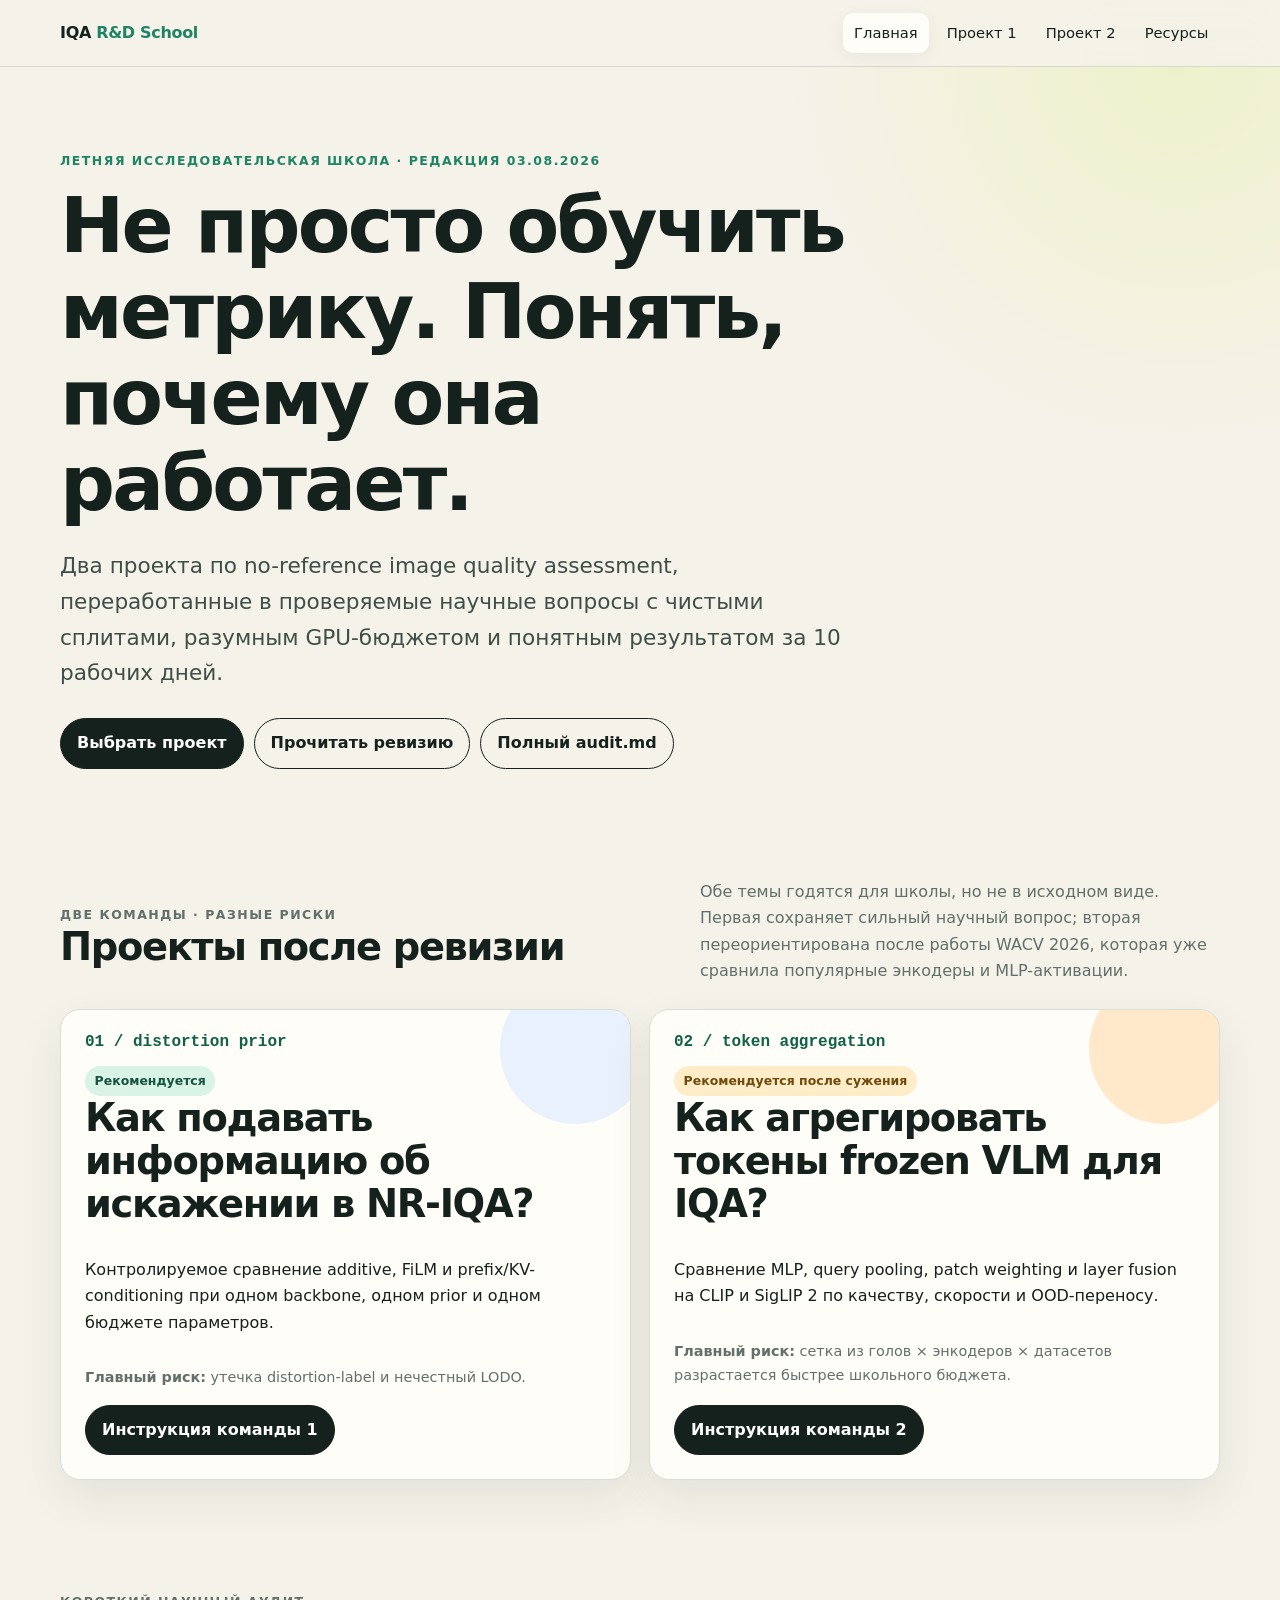
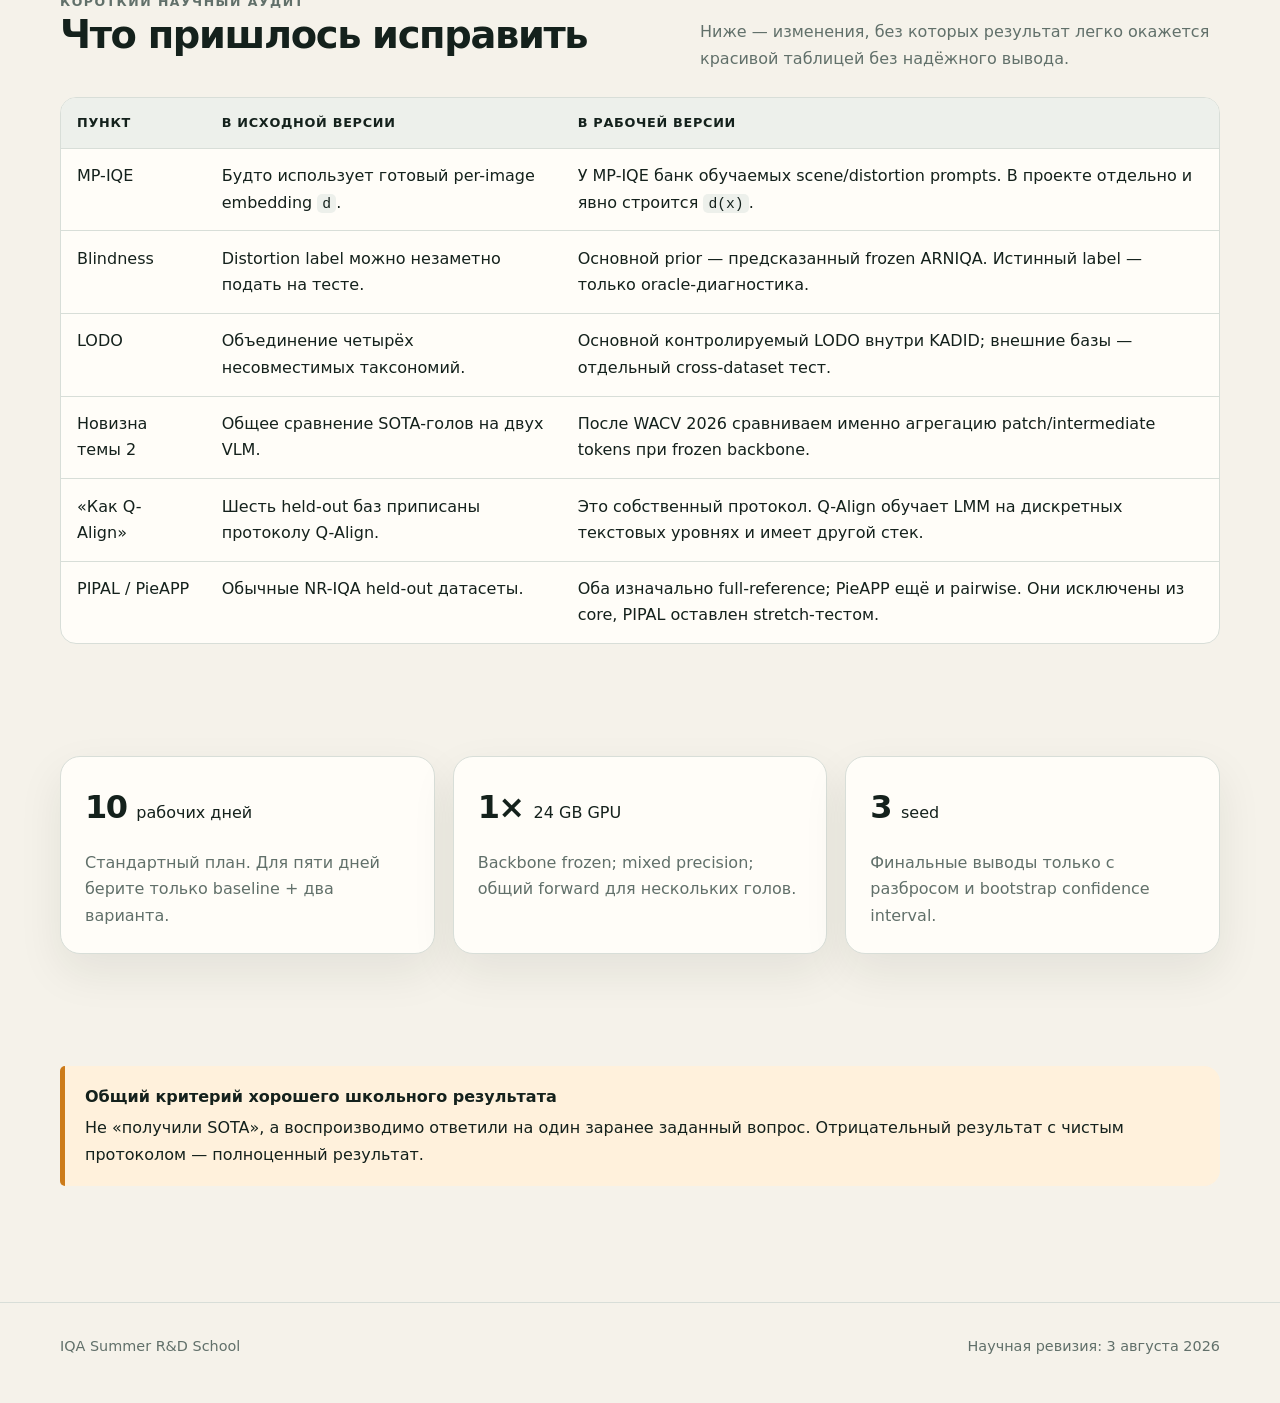
==== index.html @ 5784e0cf "Add student guides and GitHub Pages deployment" ====
<!doctype html>
<html lang="ru">
<head>
  <meta charset="utf-8">
  <meta name="viewport" content="width=device-width, initial-scale=1">
  <meta name="description" content="Две исследовательские темы по no-reference image quality assessment: научная ревизия, инструкции, датасеты и статьи.">
  <title>IQA Summer R&D School</title>
  <link rel="stylesheet" href="assets/styles.css">
</head>
<body data-page="home">
  <header class="site-header">
    <nav class="nav container" aria-label="Основная навигация">
      <a class="brand" href="index.html">IQA <span>R&D School</span></a>
      <div class="nav-links">
        <a aria-current="page" href="index.html">Главная</a>
        <a href="project-1.html">Проект 1</a>
        <a href="project-2.html">Проект 2</a>
        <a href="resources.html">Ресурсы</a>
      </div>
    </nav>
  </header>

  <main>
    <section class="hero container">
      <p class="eyebrow">Летняя исследовательская школа · редакция 03.08.2026</p>
      <h1>Не просто обучить метрику. Понять, почему она работает.</h1>
      <p class="lede">Два проекта по no-reference image quality assessment, переработанные в проверяемые научные вопросы с чистыми сплитами, разумным GPU-бюджетом и понятным результатом за 10 рабочих дней.</p>
      <div class="hero-actions">
        <a class="button" href="#projects">Выбрать проект</a>
        <a class="button secondary" href="#verdict">Прочитать ревизию</a>
        <a class="button secondary" href="research-audit.md">Полный audit.md</a>
      </div>
    </section>

    <section class="section container" id="projects">
      <div class="section-head">
        <div>
          <p class="eyebrow">Две команды · разные риски</p>
          <h2>Проекты после ревизии</h2>
        </div>
        <p>Обе темы годятся для школы, но не в исходном виде. Первая сохраняет сильный научный вопрос; вторая переориентирована после работы WACV 2026, которая уже сравнила популярные энкодеры и MLP-активации.</p>
      </div>
      <div class="grid-2">
        <article class="card project-card">
          <div class="number">01 / distortion prior</div>
          <span class="status good">Рекомендуется</span>
          <h2>Как подавать информацию об искажении в NR-IQA?</h2>
          <p>Контролируемое сравнение additive, FiLM и prefix/KV-conditioning при одном backbone, одном prior и одном бюджете параметров.</p>
          <p class="small"><strong>Главный риск:</strong> утечка distortion-label и нечестный LODO.</p>
          <a class="button" href="project-1.html">Инструкция команды 1</a>
        </article>
        <article class="card project-card alt">
          <div class="number">02 / token aggregation</div>
          <span class="status warn">Рекомендуется после сужения</span>
          <h2>Как агрегировать токены frozen VLM для IQA?</h2>
          <p>Сравнение MLP, query pooling, patch weighting и layer fusion на CLIP и SigLIP 2 по качеству, скорости и OOD-переносу.</p>
          <p class="small"><strong>Главный риск:</strong> сетка из голов × энкодеров × датасетов разрастается быстрее школьного бюджета.</p>
          <a class="button" href="project-2.html">Инструкция команды 2</a>
        </article>
      </div>
    </section>

    <section class="section container" id="verdict">
      <div class="section-head">
        <div>
          <p class="eyebrow">Короткий научный аудит</p>
          <h2>Что пришлось исправить</h2>
        </div>
        <p>Ниже — изменения, без которых результат легко окажется красивой таблицей без надёжного вывода.</p>
      </div>
      <div class="table-wrap">
        <table>
          <thead><tr><th>Пункт</th><th>В исходной версии</th><th>В рабочей версии</th></tr></thead>
          <tbody>
            <tr><td>MP-IQE</td><td>Будто использует готовый per-image embedding <code>d</code>.</td><td>У MP-IQE банк обучаемых scene/distortion prompts. В проекте отдельно и явно строится <code>d(x)</code>.</td></tr>
            <tr><td>Blindness</td><td>Distortion label можно незаметно подать на тесте.</td><td>Основной prior — предсказанный frozen ARNIQA. Истинный label — только oracle-диагностика.</td></tr>
            <tr><td>LODO</td><td>Объединение четырёх несовместимых таксономий.</td><td>Основной контролируемый LODO внутри KADID; внешние базы — отдельный cross-dataset тест.</td></tr>
            <tr><td>Новизна темы 2</td><td>Общее сравнение SOTA-голов на двух VLM.</td><td>После WACV 2026 сравниваем именно агрегацию patch/intermediate tokens при frozen backbone.</td></tr>
            <tr><td>«Как Q-Align»</td><td>Шесть held-out баз приписаны протоколу Q-Align.</td><td>Это собственный протокол. Q-Align обучает LMM на дискретных текстовых уровнях и имеет другой стек.</td></tr>
            <tr><td>PIPAL / PieAPP</td><td>Обычные NR-IQA held-out датасеты.</td><td>Оба изначально full-reference; PieAPP ещё и pairwise. Они исключены из core, PIPAL оставлен stretch-тестом.</td></tr>
          </tbody>
        </table>
      </div>
    </section>

    <section class="section container">
      <div class="grid-3">
        <div class="card"><div class="kpi"><strong>10</strong><span>рабочих дней</span></div><p class="muted">Стандартный план. Для пяти дней берите только baseline + два варианта.</p></div>
        <div class="card"><div class="kpi"><strong>1×</strong><span>24 GB GPU</span></div><p class="muted">Backbone frozen; mixed precision; общий forward для нескольких голов.</p></div>
        <div class="card"><div class="kpi"><strong>3</strong><span>seed</span></div><p class="muted">Финальные выводы только с разбросом и bootstrap confidence interval.</p></div>
      </div>
    </section>

    <section class="section container">
      <div class="callout warning">
        <strong>Общий критерий хорошего школьного результата</strong>
        Не «получили SOTA», а воспроизводимо ответили на один заранее заданный вопрос. Отрицательный результат с чистым протоколом — полноценный результат.
      </div>
    </section>
  </main>

  <footer class="footer"><div class="container"><span>IQA Summer R&D School</span><span>Научная ревизия: 3 августа 2026</span></div></footer>
  <script src="assets/app.js"></script>
</body>
</html>
---- assets/styles.css ----
:root {
  --bg: #f5f2ea;
  --paper: #fffdf8;
  --ink: #14211c;
  --muted: #61706a;
  --line: #d8ded8;
  --green: #116149;
  --green-2: #1f8366;
  --lime: #d7f269;
  --blue: #dcecff;
  --orange: #ffdfb3;
  --red: #9d352e;
  --shadow: 0 18px 45px rgba(20, 33, 28, .08);
  --radius: 20px;
}

* { box-sizing: border-box; }
html { scroll-behavior: smooth; }
body {
  margin: 0;
  background:
    radial-gradient(circle at 92% 2%, rgba(215, 242, 105, .24), transparent 25rem),
    var(--bg);
  color: var(--ink);
  font: 16px/1.65 Inter, ui-sans-serif, system-ui, -apple-system, BlinkMacSystemFont, "Segoe UI", sans-serif;
}
a { color: var(--green); text-underline-offset: 3px; }
a:hover { color: var(--green-2); }
code, pre { font-family: "SFMono-Regular", Consolas, "Liberation Mono", monospace; }
code { background: #edf0eb; border-radius: 5px; padding: .12em .34em; font-size: .92em; }
pre {
  overflow-x: auto;
  margin: 1rem 0;
  padding: 1rem 1.15rem;
  border: 1px solid #233d34;
  border-radius: 14px;
  background: #14211c;
  color: #f2f7ef;
  font-size: .88rem;
  line-height: 1.55;
}
pre code { padding: 0; background: none; color: inherit; }

.container { width: min(1160px, calc(100% - 36px)); margin-inline: auto; }
.site-header {
  position: sticky;
  z-index: 20;
  top: 0;
  border-bottom: 1px solid rgba(20, 33, 28, .12);
  background: rgba(245, 242, 234, .88);
  backdrop-filter: blur(14px);
}
.nav { min-height: 66px; display: flex; align-items: center; justify-content: space-between; gap: 18px; }
.brand { color: var(--ink); font-weight: 850; letter-spacing: -.02em; text-decoration: none; }
.brand span { color: var(--green-2); }
.nav-links { display: flex; align-items: center; flex-wrap: wrap; gap: 6px; }
.nav-links a { padding: .52rem .72rem; border-radius: 10px; color: var(--ink); font-size: .92rem; text-decoration: none; }
.nav-links a:hover, .nav-links a[aria-current="page"] { background: var(--paper); box-shadow: 0 4px 18px rgba(20, 33, 28, .06); }

.hero { padding: 84px 0 54px; }
.eyebrow { margin: 0 0 .7rem; color: var(--green-2); font-weight: 800; font-size: .78rem; letter-spacing: .12em; text-transform: uppercase; }
h1, h2, h3 { line-height: 1.12; letter-spacing: -.035em; }
h1 { max-width: 900px; margin: 0; font-size: clamp(2.45rem, 6vw, 5.7rem); }
.project-hero h1 { font-size: clamp(2.25rem, 5vw, 4.55rem); }
h2 { margin: 0 0 1rem; font-size: clamp(1.65rem, 3vw, 2.65rem); }
h3 { margin: 0 0 .65rem; font-size: 1.25rem; }
.lede { max-width: 800px; margin: 1.35rem 0 0; color: #3e4f48; font-size: clamp(1.05rem, 2vw, 1.35rem); }
.hero-actions { display: flex; flex-wrap: wrap; gap: 10px; margin-top: 1.7rem; }
.button {
  display: inline-flex;
  align-items: center;
  justify-content: center;
  min-height: 45px;
  padding: .7rem 1rem;
  border: 1px solid var(--ink);
  border-radius: 999px;
  background: var(--ink);
  color: #fff;
  font-weight: 750;
  text-decoration: none;
}
.button:hover { background: var(--green); color: #fff; }
.button.secondary { background: transparent; color: var(--ink); }
.button.secondary:hover { background: var(--paper); color: var(--ink); }

.section { padding: 56px 0; }
.section.compact { padding-top: 26px; }
.section-head { display: grid; grid-template-columns: minmax(0, 1fr) minmax(250px, 520px); align-items: end; gap: 30px; margin-bottom: 25px; }
.section-head p { margin: 0; color: var(--muted); }
.grid-2, .grid-3 { display: grid; gap: 18px; }
.grid-2 { grid-template-columns: repeat(2, minmax(0, 1fr)); }
.grid-3 { grid-template-columns: repeat(3, minmax(0, 1fr)); }
.card {
  border: 1px solid var(--line);
  border-radius: var(--radius);
  background: var(--paper);
  padding: 24px;
  box-shadow: var(--shadow);
}
.card p:last-child, .card ul:last-child { margin-bottom: 0; }
.project-card { position: relative; overflow: hidden; min-height: 310px; display: flex; flex-direction: column; }
.project-card::after { position: absolute; right: -20px; top: -36px; width: 150px; height: 150px; border-radius: 50%; background: var(--blue); content: ""; opacity: .65; }
.project-card.alt::after { background: var(--orange); }
.project-card > * { position: relative; z-index: 1; }
.project-card .button { align-self: flex-start; margin-top: auto; }
.number { margin-bottom: 1rem; color: var(--green); font: 800 1rem/1 "SFMono-Regular", monospace; }
.tag, .status {
  display: inline-flex;
  align-items: center;
  width: fit-content;
  border-radius: 999px;
  padding: .28rem .6rem;
  font-size: .78rem;
  font-weight: 800;
}
.tag { background: #e9eee9; }
.status.good { background: #d9f3e6; color: #15543e; }
.status.warn { background: #ffedc9; color: #704a0b; }
.status.stop { background: #f7d8d4; color: #762b25; }
.callout { border-left: 5px solid var(--green-2); background: #e8f5ee; padding: 18px 20px; border-radius: 5px 16px 16px 5px; }
.callout.warning { border-color: #cc7b19; background: #fff1dc; }
.callout.danger { border-color: var(--red); background: #fae6e3; }
.callout strong { display: block; margin-bottom: .3rem; }

.table-wrap { overflow-x: auto; border: 1px solid var(--line); border-radius: 16px; background: var(--paper); }
table { width: 100%; border-collapse: collapse; min-width: 720px; }
th, td { padding: .9rem 1rem; border-bottom: 1px solid var(--line); text-align: left; vertical-align: top; }
th { background: #edf0eb; font-size: .8rem; letter-spacing: .055em; text-transform: uppercase; }
tr:last-child td { border-bottom: 0; }

.steps { display: grid; gap: 12px; counter-reset: step; }
.step { position: relative; border: 1px solid var(--line); border-radius: 16px; background: var(--paper); padding: 19px 20px 19px 64px; }
.step::before { position: absolute; left: 18px; top: 17px; display: grid; place-items: center; width: 30px; height: 30px; border-radius: 50%; background: var(--lime); counter-increment: step; content: counter(step); font-weight: 900; }
.step h3 { margin-bottom: .35rem; }
.step p { margin: 0; color: #485951; }

.checklist { display: grid; gap: 10px; }
.check {
  display: grid;
  grid-template-columns: 24px 1fr;
  gap: 10px;
  align-items: start;
  border: 1px solid var(--line);
  border-radius: 12px;
  background: var(--paper);
  padding: 12px 14px;
}
.check input { width: 18px; height: 18px; margin: 3px 0 0; accent-color: var(--green); }
.check:has(input:checked) { background: #eef8f2; color: #496158; text-decoration: line-through; }
.progress { overflow: hidden; height: 9px; margin: 13px 0 18px; border-radius: 999px; background: #dfe5df; }
.progress span { display: block; width: 0; height: 100%; border-radius: inherit; background: var(--green-2); transition: width .2s ease; }
.progress-copy { color: var(--muted); font-size: .9rem; }

.timeline { display: grid; gap: 0; }
.day { display: grid; grid-template-columns: 92px 1fr; gap: 18px; padding: 20px 0; border-top: 1px solid var(--line); }
.day:first-child { border-top: 0; }
.day-label { color: var(--green); font-weight: 850; }
.day h3 { margin-bottom: .3rem; }
.day p { margin: 0; color: var(--muted); }

.reading-list { display: grid; gap: 12px; }
.paper { display: grid; grid-template-columns: 48px 1fr; gap: 14px; padding: 16px; border: 1px solid var(--line); border-radius: 14px; background: var(--paper); }
.paper-order { display: grid; place-items: center; width: 42px; height: 42px; border-radius: 12px; background: var(--blue); font-weight: 900; }
.paper h3 { margin: 0 0 .25rem; font-size: 1.05rem; }
.paper p { margin: 0; color: var(--muted); font-size: .93rem; }
.paper-links { margin-top: .45rem; display: flex; flex-wrap: wrap; gap: 10px; }

details { border: 1px solid var(--line); border-radius: 14px; background: var(--paper); padding: 14px 16px; }
details + details { margin-top: 10px; }
summary { cursor: pointer; font-weight: 800; }
details[open] summary { margin-bottom: .65rem; }
.kpi { display: flex; align-items: baseline; gap: 10px; }
.kpi strong { font-size: 2rem; letter-spacing: -.05em; }
.small { color: var(--muted); font-size: .9rem; }
.muted { color: var(--muted); }
.footer { margin-top: 60px; padding: 32px 0 44px; border-top: 1px solid var(--line); color: var(--muted); font-size: .9rem; }
.footer .container { display: flex; justify-content: space-between; gap: 18px; flex-wrap: wrap; }

@media (max-width: 820px) {
  .nav { align-items: flex-start; flex-direction: column; padding: 13px 0; }
  .nav-links { width: 100%; overflow-x: auto; flex-wrap: nowrap; padding-bottom: 2px; }
  .hero { padding-top: 58px; }
  .section-head, .grid-2, .grid-3 { grid-template-columns: 1fr; }
  .day { grid-template-columns: 68px 1fr; }
}

@media (max-width: 520px) {
  .container { width: min(100% - 24px, 1160px); }
  .card { padding: 19px; }
  .paper { grid-template-columns: 1fr; }
  .paper-order { width: 36px; height: 36px; }
}
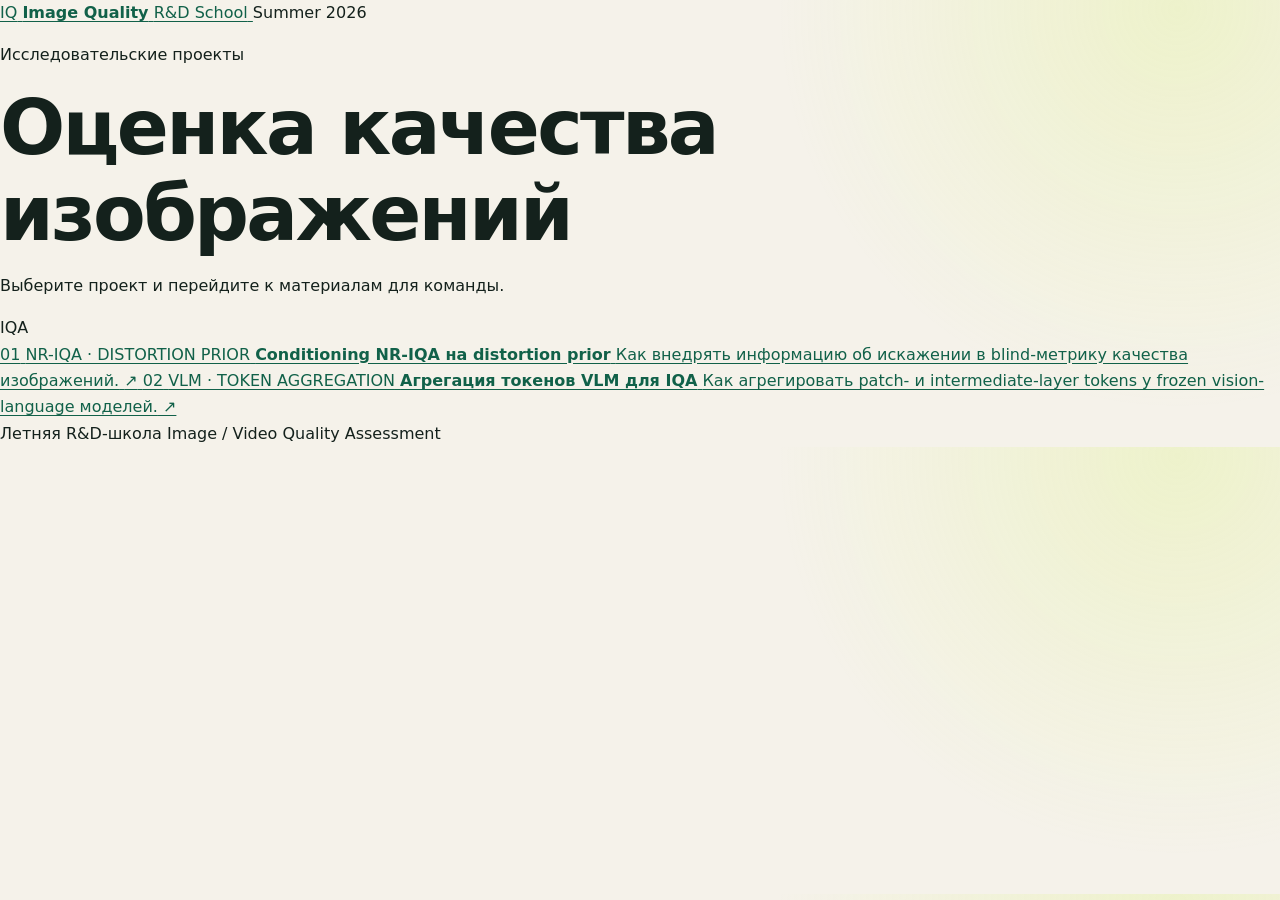
==== commit 4bad2f7f: "Replace homepage with project landing" ====
--- a/index.html
+++ b/index.html
@@ -3,103 +3,66 @@
 <head>
   <meta charset="utf-8">
   <meta name="viewport" content="width=device-width, initial-scale=1">
-  <meta name="description" content="Две исследовательские темы по no-reference image quality assessment: научная ревизия, инструкции, датасеты и статьи.">
-  <title>IQA Summer R&D School</title>
+  <meta name="description" content="Исследовательские проекты летней R&D-школы по оценке качества изображений.">
+  <title>IQA R&D School · Проекты</title>
   <link rel="stylesheet" href="assets/styles.css">
 </head>
 <body data-page="home">
-  <header class="site-header">
-    <nav class="nav container" aria-label="Основная навигация">
-      <a class="brand" href="index.html">IQA <span>R&D School</span></a>
-      <div class="nav-links">
-        <a aria-current="page" href="index.html">Главная</a>
-        <a href="project-1.html">Проект 1</a>
-        <a href="project-2.html">Проект 2</a>
-        <a href="resources.html">Ресурсы</a>
+  <main class="landing">
+    <header class="landing-topbar">
+      <a class="landing-wordmark" href="#projects" aria-label="IQA R&D School">
+        <span class="landing-wordmark-mark" aria-hidden="true">IQ</span>
+        <span class="landing-wordmark-copy">
+          <strong>Image Quality</strong>
+          <span>R&amp;D School</span>
+        </span>
+      </a>
+      <span class="landing-year">Summer 2026</span>
+    </header>
+
+    <section class="landing-intro" aria-labelledby="page-title">
+      <div class="landing-intro-copy">
+        <p class="landing-kicker">Исследовательские проекты</p>
+        <h1 id="page-title">Оценка качества изображений</h1>
+        <p class="landing-intro-text">Выберите проект и перейдите к материалам для команды.</p>
       </div>
-    </nav>
-  </header>
 
-  <main>
-    <section class="hero container">
-      <p class="eyebrow">Летняя исследовательская школа · редакция 03.08.2026</p>
-      <h1>Не просто обучить метрику. Понять, почему она работает.</h1>
-      <p class="lede">Два проекта по no-reference image quality assessment, переработанные в проверяемые научные вопросы с чистыми сплитами, разумным GPU-бюджетом и понятным результатом за 10 рабочих дней.</p>
-      <div class="hero-actions">
-        <a class="button" href="#projects">Выбрать проект</a>
-        <a class="button secondary" href="#verdict">Прочитать ревизию</a>
-        <a class="button secondary" href="research-audit.md">Полный audit.md</a>
+      <div class="quality-map" aria-hidden="true">
+        <span class="quality-pixel pixel-a"></span>
+        <span class="quality-pixel pixel-b"></span>
+        <span class="quality-pixel pixel-c"></span>
+        <span class="quality-pixel pixel-d"></span>
+        <span class="quality-scanline"></span>
+        <span class="quality-value">IQA</span>
       </div>
     </section>
 
-    <section class="section container" id="projects">
-      <div class="section-head">
-        <div>
-          <p class="eyebrow">Две команды · разные риски</p>
-          <h2>Проекты после ревизии</h2>
-        </div>
-        <p>Обе темы годятся для школы, но не в исходном виде. Первая сохраняет сильный научный вопрос; вторая переориентирована после работы WACV 2026, которая уже сравнила популярные энкодеры и MLP-активации.</p>
-      </div>
-      <div class="grid-2">
-        <article class="card project-card">
-          <div class="number">01 / distortion prior</div>
-          <span class="status good">Рекомендуется</span>
-          <h2>Как подавать информацию об искажении в NR-IQA?</h2>
-          <p>Контролируемое сравнение additive, FiLM и prefix/KV-conditioning при одном backbone, одном prior и одном бюджете параметров.</p>
-          <p class="small"><strong>Главный риск:</strong> утечка distortion-label и нечестный LODO.</p>
-          <a class="button" href="project-1.html">Инструкция команды 1</a>
-        </article>
-        <article class="card project-card alt">
-          <div class="number">02 / token aggregation</div>
-          <span class="status warn">Рекомендуется после сужения</span>
-          <h2>Как агрегировать токены frozen VLM для IQA?</h2>
-          <p>Сравнение MLP, query pooling, patch weighting и layer fusion на CLIP и SigLIP 2 по качеству, скорости и OOD-переносу.</p>
-          <p class="small"><strong>Главный риск:</strong> сетка из голов × энкодеров × датасетов разрастается быстрее школьного бюджета.</p>
-          <a class="button" href="project-2.html">Инструкция команды 2</a>
-        </article>
-      </div>
+    <section class="landing-project-grid" id="projects" aria-label="Проекты школы">
+      <a class="landing-project-link blue" href="project-1.html">
+        <span class="landing-project-number">01</span>
+        <span class="landing-project-content">
+          <span class="landing-project-label">NR-IQA · DISTORTION PRIOR</span>
+          <strong>Conditioning NR-IQA на distortion prior</strong>
+          <span class="landing-project-description">Как внедрять информацию об искажении в blind-метрику качества изображений.</span>
+        </span>
+        <span class="landing-project-arrow" aria-hidden="true">↗</span>
+      </a>
+
+      <a class="landing-project-link yellow" href="project-2.html">
+        <span class="landing-project-number">02</span>
+        <span class="landing-project-content">
+          <span class="landing-project-label">VLM · TOKEN AGGREGATION</span>
+          <strong>Агрегация токенов VLM для IQA</strong>
+          <span class="landing-project-description">Как агрегировать patch- и intermediate-layer tokens у frozen vision-language моделей.</span>
+        </span>
+        <span class="landing-project-arrow" aria-hidden="true">↗</span>
+      </a>
     </section>
 
-    <section class="section container" id="verdict">
-      <div class="section-head">
-        <div>
-          <p class="eyebrow">Короткий научный аудит</p>
-          <h2>Что пришлось исправить</h2>
-        </div>
-        <p>Ниже — изменения, без которых результат легко окажется красивой таблицей без надёжного вывода.</p>
-      </div>
-      <div class="table-wrap">
-        <table>
-          <thead><tr><th>Пункт</th><th>В исходной версии</th><th>В рабочей версии</th></tr></thead>
-          <tbody>
-            <tr><td>MP-IQE</td><td>Будто использует готовый per-image embedding <code>d</code>.</td><td>У MP-IQE банк обучаемых scene/distortion prompts. В проекте отдельно и явно строится <code>d(x)</code>.</td></tr>
-            <tr><td>Blindness</td><td>Distortion label можно незаметно подать на тесте.</td><td>Основной prior — предсказанный frozen ARNIQA. Истинный label — только oracle-диагностика.</td></tr>
-            <tr><td>LODO</td><td>Объединение четырёх несовместимых таксономий.</td><td>Основной контролируемый LODO внутри KADID; внешние базы — отдельный cross-dataset тест.</td></tr>
-            <tr><td>Новизна темы 2</td><td>Общее сравнение SOTA-голов на двух VLM.</td><td>После WACV 2026 сравниваем именно агрегацию patch/intermediate tokens при frozen backbone.</td></tr>
-            <tr><td>«Как Q-Align»</td><td>Шесть held-out баз приписаны протоколу Q-Align.</td><td>Это собственный протокол. Q-Align обучает LMM на дискретных текстовых уровнях и имеет другой стек.</td></tr>
-            <tr><td>PIPAL / PieAPP</td><td>Обычные NR-IQA held-out датасеты.</td><td>Оба изначально full-reference; PieAPP ещё и pairwise. Они исключены из core, PIPAL оставлен stretch-тестом.</td></tr>
-          </tbody>
-        </table>
-      </div>
-    </section>
-
-    <section class="section container">
-      <div class="grid-3">
-        <div class="card"><div class="kpi"><strong>10</strong><span>рабочих дней</span></div><p class="muted">Стандартный план. Для пяти дней берите только baseline + два варианта.</p></div>
-        <div class="card"><div class="kpi"><strong>1×</strong><span>24 GB GPU</span></div><p class="muted">Backbone frozen; mixed precision; общий forward для нескольких голов.</p></div>
-        <div class="card"><div class="kpi"><strong>3</strong><span>seed</span></div><p class="muted">Финальные выводы только с разбросом и bootstrap confidence interval.</p></div>
-      </div>
-    </section>
-
-    <section class="section container">
-      <div class="callout warning">
-        <strong>Общий критерий хорошего школьного результата</strong>
-        Не «получили SOTA», а воспроизводимо ответили на один заранее заданный вопрос. Отрицательный результат с чистым протоколом — полноценный результат.
-      </div>
-    </section>
+    <footer class="landing-footer">
+      <span>Летняя R&amp;D-школа</span>
+      <span>Image / Video Quality Assessment</span>
+    </footer>
   </main>
-
-  <footer class="footer"><div class="container"><span>IQA Summer R&D School</span><span>Научная ревизия: 3 августа 2026</span></div></footer>
-  <script src="assets/app.js"></script>
 </body>
 </html>
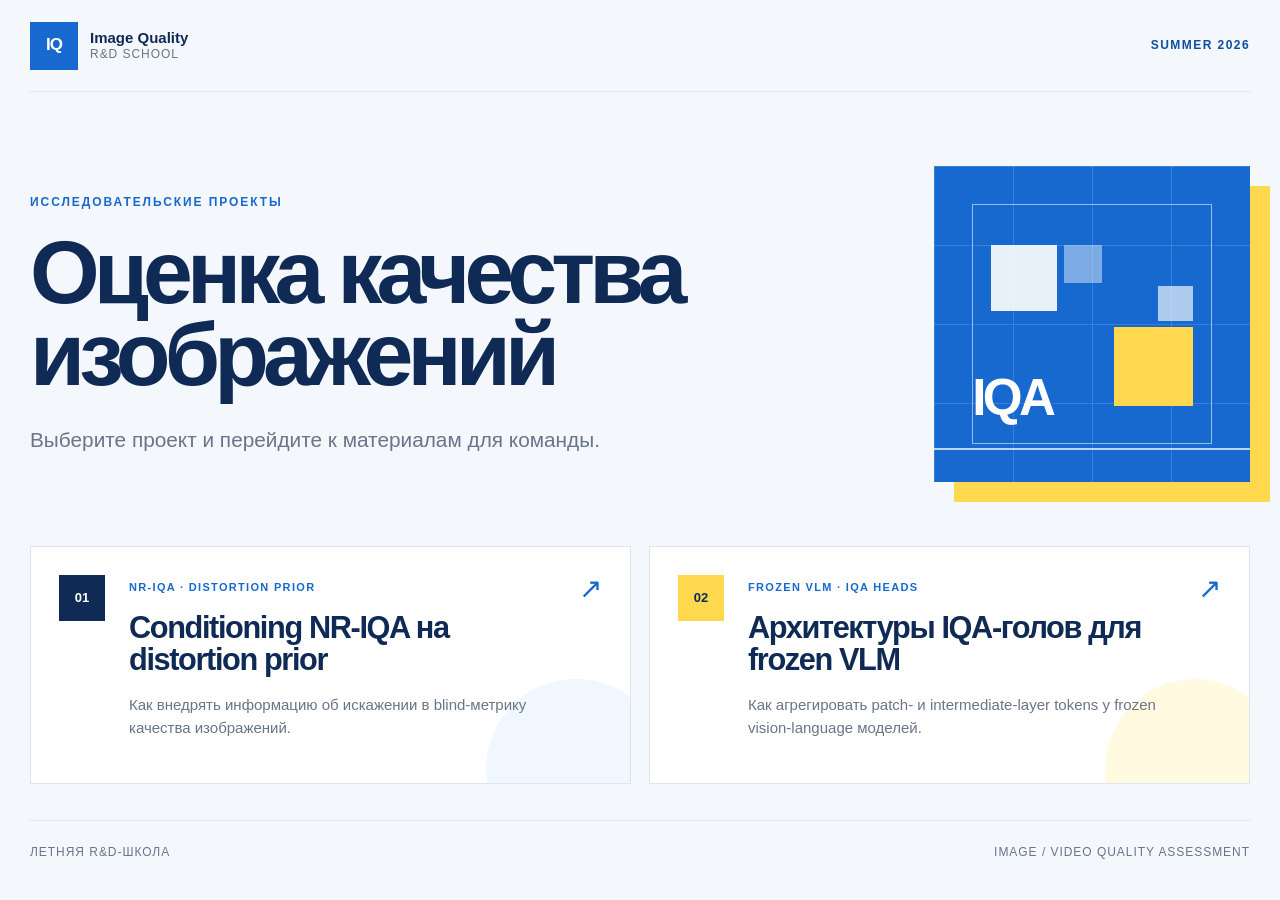
==== commit fb6bf3f6: "Update Project 2 title on landing page" ====
--- a/index.html
+++ b/index.html
@@ -51,8 +51,8 @@
       <a class="landing-project-link yellow" href="project-2.html">
         <span class="landing-project-number">02</span>
         <span class="landing-project-content">
-          <span class="landing-project-label">VLM · TOKEN AGGREGATION</span>
-          <strong>Агрегация токенов VLM для IQA</strong>
+          <span class="landing-project-label">FROZEN VLM · IQA HEADS</span>
+          <strong>Архитектуры IQA-голов для frozen VLM</strong>
           <span class="landing-project-description">Как агрегировать patch- и intermediate-layer tokens у frozen vision-language моделей.</span>
         </span>
         <span class="landing-project-arrow" aria-hidden="true">↗</span>
--- a/assets/styles.css
+++ b/assets/styles.css
@@ -190,3 +190,889 @@
   .paper { grid-template-columns: 1fr; }
   .paper-order { width: 36px; height: 36px; }
 }
+
+/* Compact project entry page */
+body[data-page="home"] {
+  --landing-navy: #102a56;
+  --landing-blue: #1769cf;
+  --landing-blue-deep: #0c4fa5;
+  --landing-blue-soft: #e9f3ff;
+  --landing-yellow: #ffd84d;
+  --landing-yellow-soft: #fff7cf;
+  --landing-paper: #ffffff;
+  --landing-canvas: #f4f7fb;
+  --landing-ink: #12223e;
+  --landing-muted: #68758a;
+  --landing-line: #dce5f0;
+  min-height: 100vh;
+  background: var(--landing-canvas);
+  color: var(--landing-ink);
+  font-family: Arial, Helvetica, sans-serif;
+}
+
+.landing {
+  width: min(1220px, calc(100% - 48px));
+  min-height: 100vh;
+  margin: 0 auto;
+  padding: 0 0 28px;
+}
+
+.landing-topbar {
+  display: flex;
+  align-items: center;
+  justify-content: space-between;
+  min-height: 92px;
+  border-bottom: 1px solid var(--landing-line);
+}
+
+.landing-wordmark {
+  display: inline-flex;
+  align-items: center;
+  gap: 12px;
+  color: inherit;
+  text-decoration: none;
+}
+
+.landing-wordmark:hover { color: inherit; }
+
+.landing-wordmark-mark {
+  display: grid;
+  place-items: center;
+  width: 48px;
+  height: 48px;
+  background: var(--landing-blue);
+  color: #fff;
+  font-size: 17px;
+  font-weight: 900;
+  letter-spacing: -.06em;
+}
+
+.landing-wordmark-copy {
+  display: grid;
+  gap: 2px;
+  line-height: 1.05;
+}
+
+.landing-wordmark-copy strong {
+  color: var(--landing-navy);
+  font-size: 15px;
+}
+
+.landing-wordmark-copy span {
+  color: var(--landing-muted);
+  font-size: 12px;
+  letter-spacing: .08em;
+  text-transform: uppercase;
+}
+
+.landing-year {
+  color: var(--landing-blue-deep);
+  font-size: 12px;
+  font-weight: 800;
+  letter-spacing: .12em;
+  text-transform: uppercase;
+}
+
+.landing-intro {
+  display: grid;
+  grid-template-columns: minmax(0, 1.45fr) minmax(280px, .55fr);
+  gap: 72px;
+  align-items: center;
+  padding: 74px 0 64px;
+}
+
+.landing-intro-copy { max-width: 820px; }
+
+.landing-kicker {
+  margin: 0 0 18px;
+  color: var(--landing-blue);
+  font-size: 12px;
+  font-weight: 900;
+  letter-spacing: .16em;
+  text-transform: uppercase;
+}
+
+body[data-page="home"] h1 {
+  max-width: 850px;
+  margin: 0;
+  color: var(--landing-navy);
+  font-size: clamp(3.2rem, 7vw, 6.85rem);
+  font-weight: 800;
+  letter-spacing: -.065em;
+  line-height: .92;
+}
+
+.landing-intro-text {
+  margin: 28px 0 0;
+  color: var(--landing-muted);
+  font-size: clamp(1.05rem, 1.8vw, 1.3rem);
+  line-height: 1.5;
+}
+
+.quality-map {
+  position: relative;
+  aspect-ratio: 1;
+  overflow: hidden;
+  background:
+    linear-gradient(rgba(255,255,255,.14) 1px, transparent 1px),
+    linear-gradient(90deg, rgba(255,255,255,.14) 1px, transparent 1px),
+    var(--landing-blue);
+  background-size: 25% 25%;
+  box-shadow: 20px 20px 0 var(--landing-yellow);
+}
+
+.quality-map::before {
+  position: absolute;
+  inset: 12%;
+  border: 1px solid rgba(255,255,255,.56);
+  content: "";
+}
+
+.quality-pixel {
+  position: absolute;
+  display: block;
+  background: rgba(255,255,255,.9);
+}
+
+.pixel-a { top: 25%; left: 18%; width: 21%; height: 21%; }
+.pixel-b { top: 25%; left: 41%; width: 12%; height: 12%; opacity: .48; }
+.pixel-c { right: 18%; bottom: 24%; width: 25%; height: 25%; background: var(--landing-yellow); }
+.pixel-d { right: 18%; bottom: 51%; width: 11%; height: 11%; opacity: .72; }
+
+.quality-scanline {
+  position: absolute;
+  right: 0;
+  bottom: 10%;
+  left: 0;
+  height: 2px;
+  background: #fff;
+  opacity: .72;
+}
+
+.quality-value {
+  position: absolute;
+  bottom: 13%;
+  left: 12%;
+  color: #fff;
+  font-size: clamp(1.8rem, 4vw, 3.75rem);
+  font-weight: 900;
+  letter-spacing: -.07em;
+}
+
+.landing-project-grid {
+  display: grid;
+  grid-template-columns: repeat(2, minmax(0, 1fr));
+  gap: 18px;
+}
+
+.landing-project-link {
+  position: relative;
+  display: grid;
+  grid-template-columns: auto minmax(0, 1fr) auto;
+  gap: 24px;
+  align-items: start;
+  min-height: 238px;
+  overflow: hidden;
+  border: 1px solid var(--landing-line);
+  padding: 28px;
+  background: var(--landing-paper);
+  color: inherit;
+  text-decoration: none;
+  transition: transform 180ms ease, box-shadow 180ms ease, border-color 180ms ease;
+}
+
+.landing-project-link::after {
+  position: absolute;
+  right: -36px;
+  bottom: -76px;
+  width: 180px;
+  height: 180px;
+  border-radius: 50%;
+  content: "";
+  opacity: .65;
+}
+
+.landing-project-link.blue::after { background: var(--landing-blue-soft); }
+.landing-project-link.yellow::after { background: var(--landing-yellow-soft); }
+
+.landing-project-link:hover {
+  z-index: 1;
+  border-color: var(--landing-blue);
+  box-shadow: 0 18px 48px rgba(16,42,86,.12);
+  color: inherit;
+  transform: translateY(-4px);
+}
+
+.landing-project-link:focus-visible {
+  outline: 3px solid var(--landing-yellow);
+  outline-offset: 4px;
+}
+
+.landing-project-number {
+  display: grid;
+  place-items: center;
+  width: 46px;
+  height: 46px;
+  background: var(--landing-navy);
+  color: #fff;
+  font-size: 13px;
+  font-weight: 900;
+}
+
+.landing-project-link.yellow .landing-project-number {
+  background: var(--landing-yellow);
+  color: var(--landing-navy);
+}
+
+.landing-project-content {
+  position: relative;
+  z-index: 1;
+  display: flex;
+  flex-direction: column;
+}
+
+.landing-project-label {
+  margin: 3px 0 16px;
+  color: var(--landing-blue);
+  font-size: 11px;
+  font-weight: 900;
+  letter-spacing: .12em;
+}
+
+.landing-project-content strong {
+  max-width: 410px;
+  color: var(--landing-navy);
+  font-size: clamp(1.45rem, 2.4vw, 2.1rem);
+  letter-spacing: -.045em;
+  line-height: 1.06;
+}
+
+.landing-project-description {
+  max-width: 430px;
+  margin-top: 16px;
+  color: var(--landing-muted);
+  font-size: 15px;
+  line-height: 1.55;
+}
+
+.landing-project-arrow {
+  position: relative;
+  z-index: 1;
+  color: var(--landing-blue);
+  font-size: 28px;
+  line-height: 1;
+  transition: transform 180ms ease;
+}
+
+.landing-project-link:hover .landing-project-arrow { transform: translate(3px,-3px); }
+
+.landing-footer {
+  display: flex;
+  justify-content: space-between;
+  gap: 24px;
+  margin-top: 36px;
+  padding-top: 22px;
+  border-top: 1px solid var(--landing-line);
+  color: var(--landing-muted);
+  font-size: 12px;
+  letter-spacing: .08em;
+  text-transform: uppercase;
+}
+
+@media (max-width: 900px) {
+  .landing-intro { grid-template-columns: minmax(0,1fr) 230px; gap: 40px; }
+  .landing-project-grid { grid-template-columns: 1fr; }
+}
+
+@media (max-width: 680px) {
+  .landing { width: min(100% - 28px, 1220px); }
+  .landing-topbar { min-height: 76px; }
+  .landing-intro { grid-template-columns: 1fr; padding: 48px 0 50px; }
+  .quality-map { width: min(72vw, 290px); justify-self: end; }
+  .landing-project-link { grid-template-columns: auto minmax(0,1fr); gap: 18px; min-height: 0; padding: 22px; }
+  .landing-project-arrow { position: absolute; top: 22px; right: 22px; }
+  .landing-footer { flex-direction: column; gap: 7px; }
+}
+
+@media (max-width: 420px) {
+  .landing-year { display: none; }
+  body[data-page="home"] h1 { font-size: 3.05rem; }
+  .landing-project-link { grid-template-columns: 1fr; }
+}
+
+@media (prefers-reduced-motion: reduce) {
+  .landing-project-link, .landing-project-arrow { transition: none; }
+}
+
+/* Project guides: the same visual system as the landing page */
+body[data-page^="project-"],
+body[data-page="resources"] {
+  --bg: #f4f7fb;
+  --paper: #ffffff;
+  --ink: #12223e;
+  --muted: #68758a;
+  --line: #dce5f0;
+  --green: #1769cf;
+  --green-2: #0c4fa5;
+  --lime: #ffd84d;
+  --blue: #e9f3ff;
+  --orange: #fff3be;
+  --red: #9f2f36;
+  --shadow: none;
+  --radius: 4px;
+  background: var(--bg);
+  color: var(--ink);
+  font-family: Arial, Helvetica, sans-serif;
+  font-size: 17px;
+  line-height: 1.68;
+}
+
+body[data-page^="project-"] main,
+body[data-page="resources"] main {
+  overflow: clip;
+}
+
+body[data-page^="project-"] a,
+body[data-page="resources"] a {
+  font-weight: 700;
+  text-decoration-thickness: 1px;
+}
+
+body[data-page^="project-"] .container,
+body[data-page="resources"] .container {
+  width: min(1080px, calc(100% - 48px));
+}
+
+body[data-page^="project-"] .site-header,
+body[data-page="resources"] .site-header {
+  border-bottom: 1px solid var(--line);
+  background: rgba(255, 255, 255, .96);
+  box-shadow: 0 1px 0 rgba(16, 42, 86, .02);
+  backdrop-filter: blur(16px);
+}
+
+body[data-page^="project-"] .nav,
+body[data-page="resources"] .nav {
+  min-height: 78px;
+}
+
+body[data-page^="project-"] .brand,
+body[data-page="resources"] .brand {
+  display: inline-flex;
+  align-items: center;
+  gap: 11px;
+  color: #102a56;
+  font-size: 15px;
+  letter-spacing: -.02em;
+}
+
+body[data-page^="project-"] .brand::before,
+body[data-page="resources"] .brand::before {
+  display: grid;
+  place-items: center;
+  width: 42px;
+  height: 42px;
+  background: #1769cf;
+  color: #fff;
+  content: "IQ";
+  font-size: 15px;
+  font-weight: 900;
+  letter-spacing: -.06em;
+}
+
+body[data-page^="project-"] .brand span,
+body[data-page="resources"] .brand span {
+  color: #68758a;
+  font-size: 12px;
+  font-weight: 800;
+  letter-spacing: .08em;
+  text-transform: uppercase;
+}
+
+body[data-page^="project-"] .nav-links,
+body[data-page="resources"] .nav-links {
+  gap: 2px;
+}
+
+body[data-page^="project-"] .nav-links a,
+body[data-page="resources"] .nav-links a {
+  position: relative;
+  border-radius: 0;
+  padding: .6rem .72rem;
+  color: #34435d;
+  font-size: .82rem;
+  font-weight: 800;
+  text-decoration: none;
+}
+
+body[data-page^="project-"] .nav-links a:hover,
+body[data-page^="project-"] .nav-links a[aria-current="page"],
+body[data-page="resources"] .nav-links a:hover,
+body[data-page="resources"] .nav-links a[aria-current="page"] {
+  background: transparent;
+  box-shadow: none;
+  color: #0c4fa5;
+}
+
+body[data-page^="project-"] .nav-links a[aria-current="page"]::after,
+body[data-page="resources"] .nav-links a[aria-current="page"]::after {
+  position: absolute;
+  right: .72rem;
+  bottom: .18rem;
+  left: .72rem;
+  height: 3px;
+  background: #ffd84d;
+  content: "";
+}
+
+body[data-page^="project-"] .project-hero {
+  position: relative;
+  isolation: isolate;
+  overflow: hidden;
+  margin-top: 52px;
+  padding: 66px 62px 62px;
+  background:
+    linear-gradient(rgba(255,255,255,.06) 1px, transparent 1px),
+    linear-gradient(90deg, rgba(255,255,255,.06) 1px, transparent 1px),
+    #102a56;
+  background-size: 72px 72px;
+  color: #fff;
+}
+
+body[data-page^="project-"] .project-hero::after {
+  position: absolute;
+  z-index: -1;
+  right: -54px;
+  bottom: -72px;
+  width: 210px;
+  height: 210px;
+  background: #ffd84d;
+  content: "";
+  transform: rotate(18deg);
+}
+
+body[data-page="project-2"] .project-hero::after {
+  border: 42px solid #ffd84d;
+  background: transparent;
+  transform: rotate(-12deg);
+}
+
+body[data-page^="project-"] .project-hero .eyebrow {
+  color: #ffd84d;
+}
+
+body[data-page^="project-"] .project-hero h1 {
+  max-width: 850px;
+  color: #fff;
+  font-size: clamp(2.6rem, 6vw, 5.2rem);
+  font-weight: 850;
+  letter-spacing: -.065em;
+  line-height: .96;
+}
+
+body[data-page^="project-"] .project-hero .lede {
+  max-width: 790px;
+  color: #dbe7fb;
+  font-size: clamp(1.08rem, 2vw, 1.32rem);
+  line-height: 1.55;
+}
+
+body[data-page^="project-"] .button {
+  min-height: 48px;
+  border: 2px solid #ffd84d;
+  border-radius: 0;
+  padding: .72rem 1.1rem;
+  background: #ffd84d;
+  color: #102a56;
+  font-size: .86rem;
+  font-weight: 900;
+}
+
+body[data-page^="project-"] .button:hover {
+  border-color: #fff;
+  background: #fff;
+  color: #102a56;
+}
+
+body[data-page^="project-"] .button.secondary {
+  border-color: rgba(255,255,255,.72);
+  background: transparent;
+  color: #fff;
+}
+
+body[data-page^="project-"] .button.secondary:hover {
+  background: #fff;
+  color: #102a56;
+}
+
+body[data-page^="project-"] .section.compact {
+  padding: 28px 0 30px;
+}
+
+body[data-page^="project-"] .section.compact .callout {
+  border: 0;
+  border-left: 7px solid #1769cf;
+  background: #fff;
+  color: #34435d;
+  font-size: 1.05rem;
+}
+
+.project-toc {
+  position: sticky;
+  z-index: 12;
+  top: 78px;
+  display: flex;
+  overflow-x: auto;
+  border-top: 1px solid #dce5f0;
+  border-bottom: 1px solid #dce5f0;
+  background: rgba(244, 247, 251, .97);
+  scrollbar-width: thin;
+}
+
+.project-toc a {
+  display: inline-flex;
+  flex: 0 0 auto;
+  align-items: center;
+  gap: 7px;
+  min-height: 54px;
+  border-right: 1px solid #dce5f0;
+  padding: 0 15px;
+  color: #4c5c75;
+  font-size: .76rem;
+  font-weight: 850;
+  text-decoration: none;
+  text-transform: uppercase;
+}
+
+.project-toc a:first-child { border-left: 1px solid #dce5f0; }
+.project-toc a span { color: #1769cf; font-size: .66rem; letter-spacing: .08em; }
+.project-toc a:hover,
+.project-toc a[aria-current="location"] { background: #fff; color: #0c4fa5; }
+.project-toc a[aria-current="location"] { box-shadow: inset 0 -4px #ffd84d; }
+
+body[data-page^="project-"] .section:not(.compact),
+body[data-page="resources"] .section:not(.compact) {
+  padding: 66px 0;
+  border-top: 1px solid var(--line);
+  scroll-margin-top: 146px;
+}
+
+body[data-page^="project-"] .project-toc + .section {
+  border-top: 0;
+}
+
+body[data-page^="project-"] .section-head,
+body[data-page="resources"] .section-head {
+  grid-template-columns: minmax(0, .95fr) minmax(310px, 1.05fr);
+  align-items: start;
+  gap: 54px;
+  margin-bottom: 30px;
+}
+
+body[data-page^="project-"] .section-head .eyebrow,
+body[data-page="resources"] .section-head .eyebrow {
+  margin-bottom: 10px;
+}
+
+body[data-page^="project-"] .section-head h2,
+body[data-page="resources"] .section-head h2 {
+  margin: 0;
+  color: #102a56;
+  font-size: clamp(1.9rem, 3.5vw, 3rem);
+  font-weight: 850;
+  letter-spacing: -.055em;
+  line-height: 1.02;
+}
+
+body[data-page^="project-"] .section-head > p,
+body[data-page="resources"] .section-head > p {
+  max-width: 640px;
+  padding-top: 24px;
+  color: #5c6b82;
+  font-size: 1rem;
+  line-height: 1.65;
+}
+
+body[data-page^="project-"] .eyebrow,
+body[data-page="resources"] .eyebrow {
+  color: #1769cf;
+  font-size: .7rem;
+  font-weight: 900;
+  letter-spacing: .16em;
+}
+
+body[data-page^="project-"] .steps {
+  grid-template-columns: repeat(2, minmax(0, 1fr));
+  gap: 14px;
+}
+
+body[data-page^="project-"] .step {
+  min-height: 162px;
+  border: 1px solid var(--line);
+  border-radius: 0;
+  padding: 25px 26px 23px 76px;
+}
+
+body[data-page^="project-"] .step::before {
+  top: 25px;
+  left: 24px;
+  width: 34px;
+  height: 34px;
+  border-radius: 0;
+  background: #ffd84d;
+  color: #102a56;
+}
+
+body[data-page^="project-"] .step h3 {
+  color: #102a56;
+  font-size: 1.16rem;
+}
+
+body[data-page^="project-"] .step p { color: #53627a; }
+
+body[data-page^="project-"] pre,
+body[data-page="resources"] pre {
+  margin-top: 20px;
+  border: 0;
+  border-left: 8px solid #1769cf;
+  border-radius: 0;
+  padding: 22px 24px;
+  background: #0d2145;
+  color: #eff5ff;
+  font-size: .82rem;
+}
+
+body[data-page^="project-"] code,
+body[data-page="resources"] code {
+  background: #e9f3ff;
+  color: #123a70;
+}
+
+body[data-page^="project-"] pre code,
+body[data-page="resources"] pre code {
+  background: transparent;
+  color: inherit;
+}
+
+body[data-page^="project-"] .card,
+body[data-page="resources"] .card {
+  border: 1px solid var(--line);
+  border-top: 4px solid #1769cf;
+  border-radius: 0;
+  background: #fff;
+  padding: 25px 26px;
+  box-shadow: none;
+}
+
+body[data-page^="project-"] .card h3,
+body[data-page="resources"] .card h3 {
+  color: #102a56;
+}
+
+body[data-page^="project-"] .card p,
+body[data-page^="project-"] .card li,
+body[data-page="resources"] .card p,
+body[data-page="resources"] .card li {
+  color: #526178;
+}
+
+body[data-page^="project-"] .grid-2,
+body[data-page^="project-"] .grid-3,
+body[data-page="resources"] .grid-2,
+body[data-page="resources"] .grid-3 {
+  gap: 14px;
+}
+
+body[data-page^="project-"] .tag,
+body[data-page^="project-"] .status,
+body[data-page="resources"] .tag,
+body[data-page="resources"] .status {
+  border-radius: 0;
+  padding: .3rem .55rem;
+  font-size: .69rem;
+  letter-spacing: .04em;
+  text-transform: uppercase;
+}
+
+body[data-page^="project-"] .status.good,
+body[data-page="resources"] .status.good { background: #e8f5ee; color: #116149; }
+body[data-page^="project-"] .status.warn,
+body[data-page="resources"] .status.warn { background: #fff3be; color: #694f00; }
+body[data-page^="project-"] .status.stop,
+body[data-page="resources"] .status.stop { background: #f8e4e5; color: #8b2930; }
+
+body[data-page^="project-"] .callout,
+body[data-page="resources"] .callout {
+  border: 0;
+  border-left: 7px solid #1769cf;
+  border-radius: 0;
+  background: #e9f3ff;
+  padding: 21px 24px;
+  color: #31425d;
+}
+
+body[data-page^="project-"] .callout.warning,
+body[data-page="resources"] .callout.warning {
+  border-color: #e4b900;
+  background: #fff8d8;
+}
+
+body[data-page^="project-"] .callout.danger,
+body[data-page="resources"] .callout.danger {
+  border-color: #b33d45;
+  background: #fbecee;
+}
+
+body[data-page^="project-"] .table-wrap,
+body[data-page="resources"] .table-wrap {
+  border: 1px solid var(--line);
+  border-radius: 0;
+  box-shadow: 0 10px 28px rgba(16, 42, 86, .04);
+}
+
+body[data-page^="project-"] th,
+body[data-page="resources"] th {
+  border-color: #25456f;
+  background: #102a56;
+  color: #fff;
+  font-size: .7rem;
+  letter-spacing: .08em;
+}
+
+body[data-page^="project-"] td,
+body[data-page="resources"] td {
+  border-color: var(--line);
+  color: #43536c;
+  font-size: .9rem;
+  line-height: 1.55;
+}
+
+body[data-page^="project-"] tbody tr:nth-child(even),
+body[data-page="resources"] tbody tr:nth-child(even) { background: #f8faff; }
+body[data-page^="project-"] tbody tr:hover,
+body[data-page="resources"] tbody tr:hover { background: #eef5ff; }
+
+body[data-page^="project-"] .timeline {
+  border-top-color: #1769cf;
+  padding: 8px 28px;
+}
+
+body[data-page^="project-"] .day {
+  grid-template-columns: 110px 1fr;
+  padding: 23px 0;
+}
+
+body[data-page^="project-"] .day-label {
+  color: #1769cf;
+  font-size: .78rem;
+  letter-spacing: .04em;
+  text-transform: uppercase;
+}
+
+body[data-page^="project-"] .day h3 {
+  color: #102a56;
+  font-size: 1.05rem;
+}
+
+body[data-page^="project-"] .reading-list {
+  grid-template-columns: repeat(2, minmax(0, 1fr));
+  gap: 14px;
+}
+
+body[data-page^="project-"] .paper,
+body[data-page="resources"] .paper {
+  align-content: start;
+  border: 1px solid var(--line);
+  border-top: 4px solid #1769cf;
+  border-radius: 0;
+  padding: 20px;
+  background: #fff;
+}
+
+body[data-page^="project-"] .paper-order,
+body[data-page="resources"] .paper-order {
+  width: 42px;
+  height: 42px;
+  border-radius: 0;
+  background: #ffd84d;
+  color: #102a56;
+}
+
+body[data-page^="project-"] .paper h3,
+body[data-page="resources"] .paper h3 {
+  color: #102a56;
+  line-height: 1.28;
+}
+
+body[data-page^="project-"] details,
+body[data-page="resources"] details {
+  border-radius: 0;
+  background: #fff;
+}
+
+body[data-page^="project-"] .check {
+  border-radius: 0;
+  padding: 14px 15px;
+}
+
+body[data-page^="project-"] .check input {
+  accent-color: #1769cf;
+}
+
+body[data-page^="project-"] .check:has(input:checked) {
+  background: #eef5ff;
+  color: #64738a;
+}
+
+body[data-page^="project-"] .progress { background: #e2e9f3; }
+body[data-page^="project-"] .progress span { background: #1769cf; }
+
+body[data-page^="project-"] .footer,
+body[data-page="resources"] .footer {
+  margin-top: 0;
+  border-top: 0;
+  padding: 34px 0;
+  background: #102a56;
+  color: #cddaf0;
+}
+
+body[data-page^="project-"] .footer a,
+body[data-page="resources"] .footer a { color: #ffd84d; }
+
+@media (max-width: 820px) {
+  body[data-page^="project-"] .container,
+  body[data-page="resources"] .container { width: min(100% - 30px, 1080px); }
+  body[data-page^="project-"] .nav,
+  body[data-page="resources"] .nav { min-height: 0; padding: 13px 0; }
+  .project-toc { top: 108px; }
+  body[data-page^="project-"] .project-hero { margin-top: 28px; padding: 46px 34px 48px; }
+  body[data-page^="project-"] .project-hero::after { width: 120px; height: 120px; opacity: .78; }
+  body[data-page^="project-"] .section-head,
+  body[data-page="resources"] .section-head { grid-template-columns: 1fr; gap: 8px; }
+  body[data-page^="project-"] .section-head > p,
+  body[data-page="resources"] .section-head > p { padding-top: 0; }
+  body[data-page^="project-"] .steps,
+  body[data-page^="project-"] .reading-list { grid-template-columns: 1fr; }
+}
+
+@media (max-width: 560px) {
+  body[data-page^="project-"] .container,
+  body[data-page="resources"] .container { width: min(100% - 22px, 1080px); }
+  .project-toc { top: 109px; width: 100% !important; }
+  body[data-page^="project-"] .project-hero { padding: 38px 22px 42px; }
+  body[data-page^="project-"] .project-hero h1 { font-size: 2.65rem; }
+  body[data-page^="project-"] .project-hero::after { right: -72px; bottom: -72px; }
+  body[data-page^="project-"] .section:not(.compact),
+  body[data-page="resources"] .section:not(.compact) { padding: 52px 0; scroll-margin-top: 174px; }
+  body[data-page^="project-"] .grid-2,
+  body[data-page^="project-"] .grid-3,
+  body[data-page="resources"] .grid-2,
+  body[data-page="resources"] .grid-3 { grid-template-columns: 1fr; }
+  body[data-page^="project-"] .step { padding: 67px 20px 22px; }
+  body[data-page^="project-"] .step::before { top: 20px; left: 20px; }
+  body[data-page^="project-"] .day { grid-template-columns: 1fr; gap: 5px; }
+}
+
+@media (prefers-reduced-motion: reduce) {
+  .project-toc { scroll-behavior: auto; }
+}
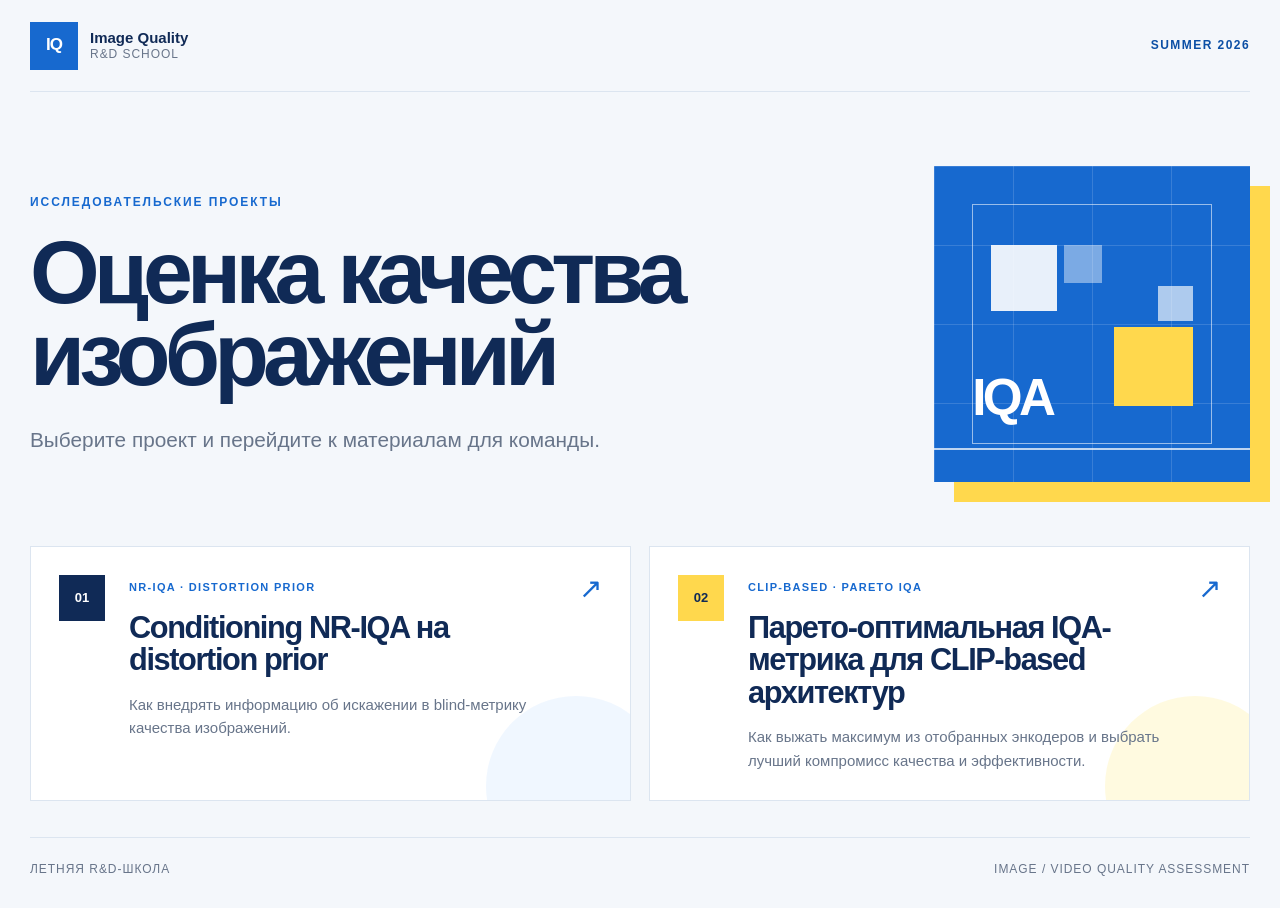
==== commit 5afad85e: "Rename project 2 around Pareto IQA for CLIP-based architectures" ====
--- a/index.html
+++ b/index.html
@@ -51,9 +51,9 @@
       <a class="landing-project-link yellow" href="project-2.html">
         <span class="landing-project-number">02</span>
         <span class="landing-project-content">
-          <span class="landing-project-label">FROZEN VLM · IQA HEADS</span>
-          <strong>Архитектуры IQA-голов для frozen VLM</strong>
-          <span class="landing-project-description">Как агрегировать patch- и intermediate-layer tokens у frozen vision-language моделей.</span>
+          <span class="landing-project-label">CLIP-BASED · PARETO IQA</span>
+          <strong>Парето-оптимальная IQA-метрика для CLIP-based архитектур</strong>
+          <span class="landing-project-description">Как выжать максимум из отобранных энкодеров и выбрать лучший компромисс качества и эффективности.</span>
         </span>
         <span class="landing-project-arrow" aria-hidden="true">↗</span>
       </a>
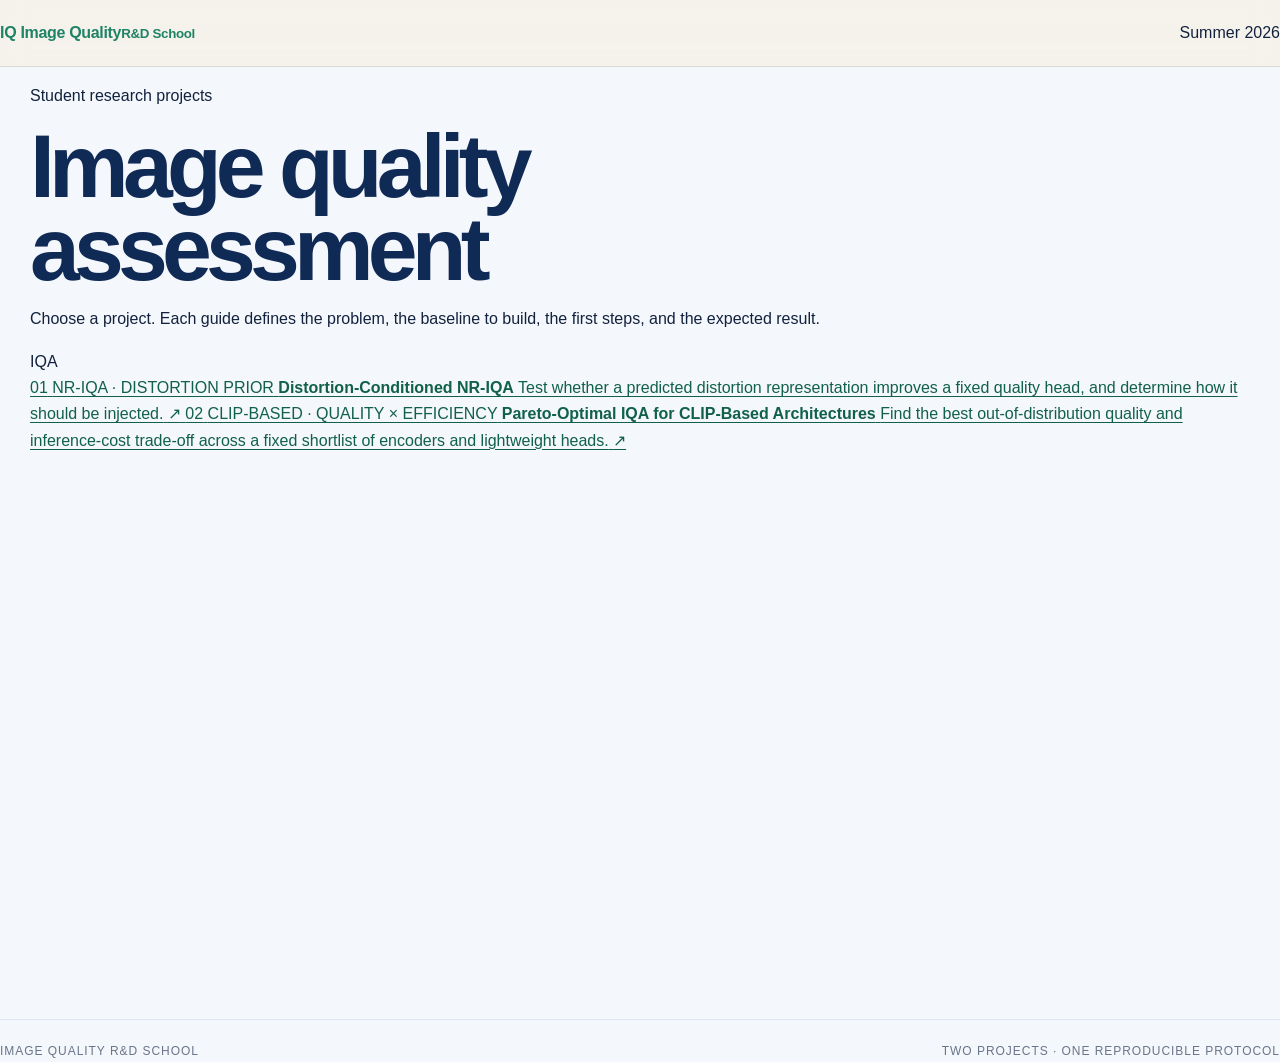
==== commit fd6a68cd: "Rewrite index.html as concise English student guide" ====
--- a/index.html
+++ b/index.html
@@ -1,68 +1,64 @@
 <!doctype html>
-<html lang="ru">
+<html lang="en">
 <head>
   <meta charset="utf-8">
   <meta name="viewport" content="width=device-width, initial-scale=1">
-  <meta name="description" content="Исследовательские проекты летней R&D-школы по оценке качества изображений.">
-  <title>IQA R&D School · Проекты</title>
+  <meta name="description" content="Research projects for the Image Quality R&D School.">
+  <title>Image Quality R&D School</title>
   <link rel="stylesheet" href="assets/styles.css">
 </head>
 <body data-page="home">
-  <main class="landing">
-    <header class="landing-topbar">
-      <a class="landing-wordmark" href="#projects" aria-label="IQA R&D School">
-        <span class="landing-wordmark-mark" aria-hidden="true">IQ</span>
-        <span class="landing-wordmark-copy">
-          <strong>Image Quality</strong>
-          <span>R&amp;D School</span>
-        </span>
+  <header class="site-header">
+    <div class="nav shell">
+      <a class="brand" href="index.html" aria-label="Image Quality R&D School home">
+        <span class="brand-mark" aria-hidden="true">IQ</span>
+        <span class="brand-copy"><strong>Image Quality</strong><small>R&amp;D School</small></span>
       </a>
-      <span class="landing-year">Summer 2026</span>
-    </header>
+      <span class="term">Summer 2026</span>
+    </div>
+  </header>
 
-    <section class="landing-intro" aria-labelledby="page-title">
-      <div class="landing-intro-copy">
-        <p class="landing-kicker">Исследовательские проекты</p>
-        <h1 id="page-title">Оценка качества изображений</h1>
-        <p class="landing-intro-text">Выберите проект и перейдите к материалам для команды.</p>
+  <main class="landing shell">
+    <section class="landing-hero" aria-labelledby="page-title">
+      <div>
+        <p class="kicker">Student research projects</p>
+        <h1 id="page-title">Image quality assessment</h1>
+        <p class="landing-lede">Choose a project. Each guide defines the problem, the baseline to build, the first steps, and the expected result.</p>
       </div>
-
-      <div class="quality-map" aria-hidden="true">
-        <span class="quality-pixel pixel-a"></span>
-        <span class="quality-pixel pixel-b"></span>
-        <span class="quality-pixel pixel-c"></span>
-        <span class="quality-pixel pixel-d"></span>
-        <span class="quality-scanline"></span>
-        <span class="quality-value">IQA</span>
+      <div class="hero-graphic" aria-hidden="true">
+        <span class="graphic-label">IQA</span>
+        <span class="graphic-block one"></span>
+        <span class="graphic-block two"></span>
+        <span class="graphic-block three"></span>
       </div>
     </section>
 
-    <section class="landing-project-grid" id="projects" aria-label="Проекты школы">
-      <a class="landing-project-link blue" href="project-1.html">
-        <span class="landing-project-number">01</span>
-        <span class="landing-project-content">
-          <span class="landing-project-label">NR-IQA · DISTORTION PRIOR</span>
-          <strong>Conditioning NR-IQA на distortion prior</strong>
-          <span class="landing-project-description">Как внедрять информацию об искажении в blind-метрику качества изображений.</span>
+    <section class="project-grid" aria-label="Research projects">
+      <a class="project-link" href="project-1.html">
+        <span class="project-number">01</span>
+        <span class="project-copy">
+          <span class="project-type">NR-IQA · DISTORTION PRIOR</span>
+          <strong>Distortion-Conditioned NR-IQA</strong>
+          <span>Test whether a predicted distortion representation improves a fixed quality head, and determine how it should be injected.</span>
         </span>
-        <span class="landing-project-arrow" aria-hidden="true">↗</span>
+        <span class="project-arrow" aria-hidden="true">↗</span>
       </a>
 
-      <a class="landing-project-link yellow" href="project-2.html">
-        <span class="landing-project-number">02</span>
-        <span class="landing-project-content">
-          <span class="landing-project-label">CLIP-BASED · PARETO IQA</span>
-          <strong>Парето-оптимальная IQA-метрика для CLIP-based архитектур</strong>
-          <span class="landing-project-description">Как выжать максимум из отобранных энкодеров и выбрать лучший компромисс качества и эффективности.</span>
+      <a class="project-link yellow" href="project-2.html">
+        <span class="project-number">02</span>
+        <span class="project-copy">
+          <span class="project-type">CLIP-BASED · QUALITY × EFFICIENCY</span>
+          <strong>Pareto-Optimal IQA for CLIP-Based Architectures</strong>
+          <span>Find the best out-of-distribution quality and inference-cost trade-off across a fixed shortlist of encoders and lightweight heads.</span>
         </span>
-        <span class="landing-project-arrow" aria-hidden="true">↗</span>
+        <span class="project-arrow" aria-hidden="true">↗</span>
       </a>
     </section>
+  </main>
 
-    <footer class="landing-footer">
-      <span>Летняя R&amp;D-школа</span>
-      <span>Image / Video Quality Assessment</span>
-    </footer>
-  </main>
+  <footer class="landing-footer shell">
+    <span>Image Quality R&amp;D School</span>
+    <span>Two projects · one reproducible protocol</span>
+  </footer>
 </body>
 </html>
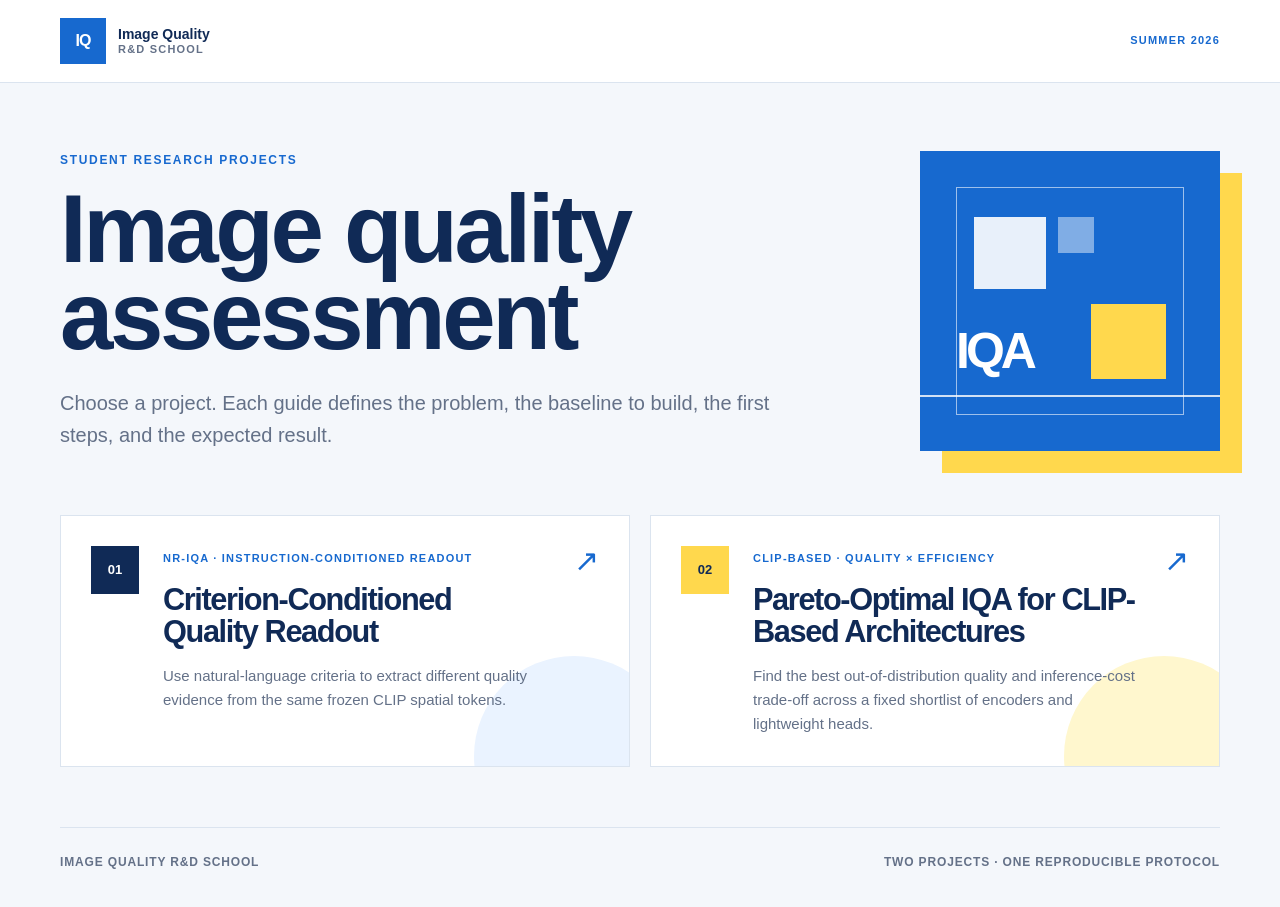
==== commit 9f6e1bbd: "Expand project 1 research design" ====
--- a/index.html
+++ b/index.html
@@ -1,10 +1,10 @@
-<!doctype html>
+<!DOCTYPE html>
 <html lang="en">
 <head>
   <meta charset="utf-8">
   <meta name="viewport" content="width=device-width, initial-scale=1">
   <meta name="description" content="Research projects for the Image Quality R&D School.">
-  <title>Image Quality R&D School</title>
+  <title>Image Quality R&amp;D School</title>
   <link rel="stylesheet" href="assets/styles.css">
 </head>
 <body data-page="home">
@@ -37,9 +37,9 @@
       <a class="project-link" href="project-1.html">
         <span class="project-number">01</span>
         <span class="project-copy">
-          <span class="project-type">NR-IQA · DISTORTION PRIOR</span>
-          <strong>Distortion-Conditioned NR-IQA</strong>
-          <span>Test whether a predicted distortion representation improves a fixed quality head, and determine how it should be injected.</span>
+          <span class="project-type">NR-IQA · INSTRUCTION-CONDITIONED READOUT</span>
+          <strong>Criterion-Conditioned Quality Readout</strong>
+          <span>Use natural-language criteria to extract different quality evidence from the same frozen CLIP spatial tokens.</span>
         </span>
         <span class="project-arrow" aria-hidden="true">↗</span>
       </a>
--- a/assets/styles.css
+++ b/assets/styles.css
@@ -1,1078 +1,264 @@
 :root {
-  --bg: #f5f2ea;
-  --paper: #fffdf8;
-  --ink: #14211c;
-  --muted: #61706a;
-  --line: #d8ded8;
-  --green: #116149;
-  --green-2: #1f8366;
-  --lime: #d7f269;
-  --blue: #dcecff;
-  --orange: #ffdfb3;
-  --red: #9d352e;
-  --shadow: 0 18px 45px rgba(20, 33, 28, .08);
-  --radius: 20px;
+  --navy: #102a56;
+  --navy-2: #173d77;
+  --blue: #1769cf;
+  --blue-soft: #eaf3ff;
+  --yellow: #ffd84d;
+  --yellow-soft: #fff7ce;
+  --ink: #14233d;
+  --muted: #647188;
+  --line: #dbe4ef;
+  --canvas: #f4f7fb;
+  --paper: #ffffff;
+  --shadow: 0 20px 54px rgba(16, 42, 86, .10);
 }
 
 * { box-sizing: border-box; }
 html { scroll-behavior: smooth; }
 body {
   margin: 0;
-  background:
-    radial-gradient(circle at 92% 2%, rgba(215, 242, 105, .24), transparent 25rem),
-    var(--bg);
+  background: var(--canvas);
   color: var(--ink);
-  font: 16px/1.65 Inter, ui-sans-serif, system-ui, -apple-system, BlinkMacSystemFont, "Segoe UI", sans-serif;
-}
-a { color: var(--green); text-underline-offset: 3px; }
-a:hover { color: var(--green-2); }
+  font-family: Arial, Helvetica, sans-serif;
+  font-size: 16px;
+  line-height: 1.6;
+}
+a { color: var(--blue); text-underline-offset: 3px; }
+a:hover { color: var(--navy-2); }
 code, pre { font-family: "SFMono-Regular", Consolas, "Liberation Mono", monospace; }
-code { background: #edf0eb; border-radius: 5px; padding: .12em .34em; font-size: .92em; }
+code { border-radius: 3px; background: #edf2f8; padding: .12em .34em; font-size: .9em; }
 pre {
   overflow-x: auto;
-  margin: 1rem 0;
-  padding: 1rem 1.15rem;
-  border: 1px solid #233d34;
-  border-radius: 14px;
-  background: #14211c;
-  color: #f2f7ef;
-  font-size: .88rem;
-  line-height: 1.55;
-}
-pre code { padding: 0; background: none; color: inherit; }
-
-.container { width: min(1160px, calc(100% - 36px)); margin-inline: auto; }
+  margin: 18px 0 0;
+  border-left: 5px solid var(--yellow);
+  background: var(--navy);
+  padding: 20px 22px;
+  color: #f3f7ff;
+  font-size: .86rem;
+  line-height: 1.62;
+}
+pre code { background: transparent; padding: 0; color: inherit; }
+
+.shell { width: min(1160px, calc(100% - 48px)); margin-inline: auto; }
 .site-header {
   position: sticky;
-  z-index: 20;
+  z-index: 30;
   top: 0;
-  border-bottom: 1px solid rgba(20, 33, 28, .12);
-  background: rgba(245, 242, 234, .88);
-  backdrop-filter: blur(14px);
-}
-.nav { min-height: 66px; display: flex; align-items: center; justify-content: space-between; gap: 18px; }
-.brand { color: var(--ink); font-weight: 850; letter-spacing: -.02em; text-decoration: none; }
-.brand span { color: var(--green-2); }
-.nav-links { display: flex; align-items: center; flex-wrap: wrap; gap: 6px; }
-.nav-links a { padding: .52rem .72rem; border-radius: 10px; color: var(--ink); font-size: .92rem; text-decoration: none; }
-.nav-links a:hover, .nav-links a[aria-current="page"] { background: var(--paper); box-shadow: 0 4px 18px rgba(20, 33, 28, .06); }
-
-.hero { padding: 84px 0 54px; }
-.eyebrow { margin: 0 0 .7rem; color: var(--green-2); font-weight: 800; font-size: .78rem; letter-spacing: .12em; text-transform: uppercase; }
-h1, h2, h3 { line-height: 1.12; letter-spacing: -.035em; }
-h1 { max-width: 900px; margin: 0; font-size: clamp(2.45rem, 6vw, 5.7rem); }
-.project-hero h1 { font-size: clamp(2.25rem, 5vw, 4.55rem); }
-h2 { margin: 0 0 1rem; font-size: clamp(1.65rem, 3vw, 2.65rem); }
-h3 { margin: 0 0 .65rem; font-size: 1.25rem; }
-.lede { max-width: 800px; margin: 1.35rem 0 0; color: #3e4f48; font-size: clamp(1.05rem, 2vw, 1.35rem); }
-.hero-actions { display: flex; flex-wrap: wrap; gap: 10px; margin-top: 1.7rem; }
-.button {
-  display: inline-flex;
-  align-items: center;
-  justify-content: center;
-  min-height: 45px;
-  padding: .7rem 1rem;
-  border: 1px solid var(--ink);
-  border-radius: 999px;
-  background: var(--ink);
-  color: #fff;
-  font-weight: 750;
-  text-decoration: none;
-}
-.button:hover { background: var(--green); color: #fff; }
-.button.secondary { background: transparent; color: var(--ink); }
-.button.secondary:hover { background: var(--paper); color: var(--ink); }
-
-.section { padding: 56px 0; }
-.section.compact { padding-top: 26px; }
-.section-head { display: grid; grid-template-columns: minmax(0, 1fr) minmax(250px, 520px); align-items: end; gap: 30px; margin-bottom: 25px; }
-.section-head p { margin: 0; color: var(--muted); }
-.grid-2, .grid-3 { display: grid; gap: 18px; }
-.grid-2 { grid-template-columns: repeat(2, minmax(0, 1fr)); }
-.grid-3 { grid-template-columns: repeat(3, minmax(0, 1fr)); }
-.card {
-  border: 1px solid var(--line);
-  border-radius: var(--radius);
-  background: var(--paper);
-  padding: 24px;
-  box-shadow: var(--shadow);
-}
-.card p:last-child, .card ul:last-child { margin-bottom: 0; }
-.project-card { position: relative; overflow: hidden; min-height: 310px; display: flex; flex-direction: column; }
-.project-card::after { position: absolute; right: -20px; top: -36px; width: 150px; height: 150px; border-radius: 50%; background: var(--blue); content: ""; opacity: .65; }
-.project-card.alt::after { background: var(--orange); }
-.project-card > * { position: relative; z-index: 1; }
-.project-card .button { align-self: flex-start; margin-top: auto; }
-.number { margin-bottom: 1rem; color: var(--green); font: 800 1rem/1 "SFMono-Regular", monospace; }
-.tag, .status {
-  display: inline-flex;
-  align-items: center;
-  width: fit-content;
-  border-radius: 999px;
-  padding: .28rem .6rem;
-  font-size: .78rem;
-  font-weight: 800;
-}
-.tag { background: #e9eee9; }
-.status.good { background: #d9f3e6; color: #15543e; }
-.status.warn { background: #ffedc9; color: #704a0b; }
-.status.stop { background: #f7d8d4; color: #762b25; }
-.callout { border-left: 5px solid var(--green-2); background: #e8f5ee; padding: 18px 20px; border-radius: 5px 16px 16px 5px; }
-.callout.warning { border-color: #cc7b19; background: #fff1dc; }
-.callout.danger { border-color: var(--red); background: #fae6e3; }
-.callout strong { display: block; margin-bottom: .3rem; }
-
-.table-wrap { overflow-x: auto; border: 1px solid var(--line); border-radius: 16px; background: var(--paper); }
-table { width: 100%; border-collapse: collapse; min-width: 720px; }
-th, td { padding: .9rem 1rem; border-bottom: 1px solid var(--line); text-align: left; vertical-align: top; }
-th { background: #edf0eb; font-size: .8rem; letter-spacing: .055em; text-transform: uppercase; }
-tr:last-child td { border-bottom: 0; }
-
-.steps { display: grid; gap: 12px; counter-reset: step; }
-.step { position: relative; border: 1px solid var(--line); border-radius: 16px; background: var(--paper); padding: 19px 20px 19px 64px; }
-.step::before { position: absolute; left: 18px; top: 17px; display: grid; place-items: center; width: 30px; height: 30px; border-radius: 50%; background: var(--lime); counter-increment: step; content: counter(step); font-weight: 900; }
-.step h3 { margin-bottom: .35rem; }
-.step p { margin: 0; color: #485951; }
-
-.checklist { display: grid; gap: 10px; }
-.check {
-  display: grid;
-  grid-template-columns: 24px 1fr;
-  gap: 10px;
-  align-items: start;
-  border: 1px solid var(--line);
-  border-radius: 12px;
-  background: var(--paper);
-  padding: 12px 14px;
-}
-.check input { width: 18px; height: 18px; margin: 3px 0 0; accent-color: var(--green); }
-.check:has(input:checked) { background: #eef8f2; color: #496158; text-decoration: line-through; }
-.progress { overflow: hidden; height: 9px; margin: 13px 0 18px; border-radius: 999px; background: #dfe5df; }
-.progress span { display: block; width: 0; height: 100%; border-radius: inherit; background: var(--green-2); transition: width .2s ease; }
-.progress-copy { color: var(--muted); font-size: .9rem; }
-
-.timeline { display: grid; gap: 0; }
-.day { display: grid; grid-template-columns: 92px 1fr; gap: 18px; padding: 20px 0; border-top: 1px solid var(--line); }
-.day:first-child { border-top: 0; }
-.day-label { color: var(--green); font-weight: 850; }
-.day h3 { margin-bottom: .3rem; }
-.day p { margin: 0; color: var(--muted); }
-
-.reading-list { display: grid; gap: 12px; }
-.paper { display: grid; grid-template-columns: 48px 1fr; gap: 14px; padding: 16px; border: 1px solid var(--line); border-radius: 14px; background: var(--paper); }
-.paper-order { display: grid; place-items: center; width: 42px; height: 42px; border-radius: 12px; background: var(--blue); font-weight: 900; }
-.paper h3 { margin: 0 0 .25rem; font-size: 1.05rem; }
-.paper p { margin: 0; color: var(--muted); font-size: .93rem; }
-.paper-links { margin-top: .45rem; display: flex; flex-wrap: wrap; gap: 10px; }
-
-details { border: 1px solid var(--line); border-radius: 14px; background: var(--paper); padding: 14px 16px; }
-details + details { margin-top: 10px; }
-summary { cursor: pointer; font-weight: 800; }
-details[open] summary { margin-bottom: .65rem; }
-.kpi { display: flex; align-items: baseline; gap: 10px; }
-.kpi strong { font-size: 2rem; letter-spacing: -.05em; }
-.small { color: var(--muted); font-size: .9rem; }
-.muted { color: var(--muted); }
-.footer { margin-top: 60px; padding: 32px 0 44px; border-top: 1px solid var(--line); color: var(--muted); font-size: .9rem; }
-.footer .container { display: flex; justify-content: space-between; gap: 18px; flex-wrap: wrap; }
-
-@media (max-width: 820px) {
-  .nav { align-items: flex-start; flex-direction: column; padding: 13px 0; }
-  .nav-links { width: 100%; overflow-x: auto; flex-wrap: nowrap; padding-bottom: 2px; }
-  .hero { padding-top: 58px; }
-  .section-head, .grid-2, .grid-3 { grid-template-columns: 1fr; }
-  .day { grid-template-columns: 68px 1fr; }
-}
-
-@media (max-width: 520px) {
-  .container { width: min(100% - 24px, 1160px); }
-  .card { padding: 19px; }
-  .paper { grid-template-columns: 1fr; }
-  .paper-order { width: 36px; height: 36px; }
-}
-
-/* Compact project entry page */
-body[data-page="home"] {
-  --landing-navy: #102a56;
-  --landing-blue: #1769cf;
-  --landing-blue-deep: #0c4fa5;
-  --landing-blue-soft: #e9f3ff;
-  --landing-yellow: #ffd84d;
-  --landing-yellow-soft: #fff7cf;
-  --landing-paper: #ffffff;
-  --landing-canvas: #f4f7fb;
-  --landing-ink: #12223e;
-  --landing-muted: #68758a;
-  --landing-line: #dce5f0;
-  min-height: 100vh;
-  background: var(--landing-canvas);
-  color: var(--landing-ink);
-  font-family: Arial, Helvetica, sans-serif;
-}
-
-.landing {
-  width: min(1220px, calc(100% - 48px));
-  min-height: 100vh;
-  margin: 0 auto;
-  padding: 0 0 28px;
-}
-
-.landing-topbar {
-  display: flex;
-  align-items: center;
-  justify-content: space-between;
-  min-height: 92px;
-  border-bottom: 1px solid var(--landing-line);
-}
-
-.landing-wordmark {
-  display: inline-flex;
-  align-items: center;
-  gap: 12px;
-  color: inherit;
-  text-decoration: none;
-}
-
-.landing-wordmark:hover { color: inherit; }
-
-.landing-wordmark-mark {
-  display: grid;
-  place-items: center;
-  width: 48px;
-  height: 48px;
-  background: var(--landing-blue);
-  color: #fff;
-  font-size: 17px;
-  font-weight: 900;
-  letter-spacing: -.06em;
-}
-
-.landing-wordmark-copy {
-  display: grid;
-  gap: 2px;
-  line-height: 1.05;
-}
-
-.landing-wordmark-copy strong {
-  color: var(--landing-navy);
-  font-size: 15px;
-}
-
-.landing-wordmark-copy span {
-  color: var(--landing-muted);
-  font-size: 12px;
-  letter-spacing: .08em;
-  text-transform: uppercase;
-}
-
-.landing-year {
-  color: var(--landing-blue-deep);
-  font-size: 12px;
-  font-weight: 800;
-  letter-spacing: .12em;
-  text-transform: uppercase;
-}
-
-.landing-intro {
-  display: grid;
-  grid-template-columns: minmax(0, 1.45fr) minmax(280px, .55fr);
-  gap: 72px;
-  align-items: center;
-  padding: 74px 0 64px;
-}
-
-.landing-intro-copy { max-width: 820px; }
-
-.landing-kicker {
-  margin: 0 0 18px;
-  color: var(--landing-blue);
-  font-size: 12px;
-  font-weight: 900;
-  letter-spacing: .16em;
-  text-transform: uppercase;
-}
-
-body[data-page="home"] h1 {
-  max-width: 850px;
-  margin: 0;
-  color: var(--landing-navy);
-  font-size: clamp(3.2rem, 7vw, 6.85rem);
-  font-weight: 800;
-  letter-spacing: -.065em;
-  line-height: .92;
-}
-
-.landing-intro-text {
-  margin: 28px 0 0;
-  color: var(--landing-muted);
-  font-size: clamp(1.05rem, 1.8vw, 1.3rem);
-  line-height: 1.5;
-}
-
-.quality-map {
-  position: relative;
-  aspect-ratio: 1;
-  overflow: hidden;
-  background:
-    linear-gradient(rgba(255,255,255,.14) 1px, transparent 1px),
-    linear-gradient(90deg, rgba(255,255,255,.14) 1px, transparent 1px),
-    var(--landing-blue);
-  background-size: 25% 25%;
-  box-shadow: 20px 20px 0 var(--landing-yellow);
-}
-
-.quality-map::before {
-  position: absolute;
-  inset: 12%;
-  border: 1px solid rgba(255,255,255,.56);
-  content: "";
-}
-
-.quality-pixel {
-  position: absolute;
-  display: block;
-  background: rgba(255,255,255,.9);
-}
-
-.pixel-a { top: 25%; left: 18%; width: 21%; height: 21%; }
-.pixel-b { top: 25%; left: 41%; width: 12%; height: 12%; opacity: .48; }
-.pixel-c { right: 18%; bottom: 24%; width: 25%; height: 25%; background: var(--landing-yellow); }
-.pixel-d { right: 18%; bottom: 51%; width: 11%; height: 11%; opacity: .72; }
-
-.quality-scanline {
-  position: absolute;
-  right: 0;
-  bottom: 10%;
-  left: 0;
-  height: 2px;
-  background: #fff;
-  opacity: .72;
-}
-
-.quality-value {
-  position: absolute;
-  bottom: 13%;
-  left: 12%;
-  color: #fff;
-  font-size: clamp(1.8rem, 4vw, 3.75rem);
-  font-weight: 900;
-  letter-spacing: -.07em;
-}
-
-.landing-project-grid {
-  display: grid;
-  grid-template-columns: repeat(2, minmax(0, 1fr));
-  gap: 18px;
-}
-
-.landing-project-link {
-  position: relative;
-  display: grid;
-  grid-template-columns: auto minmax(0, 1fr) auto;
-  gap: 24px;
-  align-items: start;
-  min-height: 238px;
-  overflow: hidden;
-  border: 1px solid var(--landing-line);
-  padding: 28px;
-  background: var(--landing-paper);
-  color: inherit;
-  text-decoration: none;
-  transition: transform 180ms ease, box-shadow 180ms ease, border-color 180ms ease;
-}
-
-.landing-project-link::after {
-  position: absolute;
-  right: -36px;
-  bottom: -76px;
-  width: 180px;
-  height: 180px;
-  border-radius: 50%;
-  content: "";
-  opacity: .65;
-}
-
-.landing-project-link.blue::after { background: var(--landing-blue-soft); }
-.landing-project-link.yellow::after { background: var(--landing-yellow-soft); }
-
-.landing-project-link:hover {
-  z-index: 1;
-  border-color: var(--landing-blue);
-  box-shadow: 0 18px 48px rgba(16,42,86,.12);
-  color: inherit;
-  transform: translateY(-4px);
-}
-
-.landing-project-link:focus-visible {
-  outline: 3px solid var(--landing-yellow);
-  outline-offset: 4px;
-}
-
-.landing-project-number {
-  display: grid;
-  place-items: center;
-  width: 46px;
-  height: 46px;
-  background: var(--landing-navy);
-  color: #fff;
-  font-size: 13px;
-  font-weight: 900;
-}
-
-.landing-project-link.yellow .landing-project-number {
-  background: var(--landing-yellow);
-  color: var(--landing-navy);
-}
-
-.landing-project-content {
-  position: relative;
-  z-index: 1;
-  display: flex;
-  flex-direction: column;
-}
-
-.landing-project-label {
-  margin: 3px 0 16px;
-  color: var(--landing-blue);
-  font-size: 11px;
-  font-weight: 900;
-  letter-spacing: .12em;
-}
-
-.landing-project-content strong {
-  max-width: 410px;
-  color: var(--landing-navy);
-  font-size: clamp(1.45rem, 2.4vw, 2.1rem);
-  letter-spacing: -.045em;
-  line-height: 1.06;
-}
-
-.landing-project-description {
-  max-width: 430px;
-  margin-top: 16px;
-  color: var(--landing-muted);
-  font-size: 15px;
-  line-height: 1.55;
-}
-
-.landing-project-arrow {
-  position: relative;
-  z-index: 1;
-  color: var(--landing-blue);
-  font-size: 28px;
-  line-height: 1;
-  transition: transform 180ms ease;
-}
-
-.landing-project-link:hover .landing-project-arrow { transform: translate(3px,-3px); }
-
-.landing-footer {
-  display: flex;
-  justify-content: space-between;
-  gap: 24px;
-  margin-top: 36px;
-  padding-top: 22px;
-  border-top: 1px solid var(--landing-line);
-  color: var(--landing-muted);
-  font-size: 12px;
-  letter-spacing: .08em;
-  text-transform: uppercase;
-}
-
-@media (max-width: 900px) {
-  .landing-intro { grid-template-columns: minmax(0,1fr) 230px; gap: 40px; }
-  .landing-project-grid { grid-template-columns: 1fr; }
-}
-
-@media (max-width: 680px) {
-  .landing { width: min(100% - 28px, 1220px); }
-  .landing-topbar { min-height: 76px; }
-  .landing-intro { grid-template-columns: 1fr; padding: 48px 0 50px; }
-  .quality-map { width: min(72vw, 290px); justify-self: end; }
-  .landing-project-link { grid-template-columns: auto minmax(0,1fr); gap: 18px; min-height: 0; padding: 22px; }
-  .landing-project-arrow { position: absolute; top: 22px; right: 22px; }
-  .landing-footer { flex-direction: column; gap: 7px; }
-}
-
-@media (max-width: 420px) {
-  .landing-year { display: none; }
-  body[data-page="home"] h1 { font-size: 3.05rem; }
-  .landing-project-link { grid-template-columns: 1fr; }
-}
-
-@media (prefers-reduced-motion: reduce) {
-  .landing-project-link, .landing-project-arrow { transition: none; }
-}
-
-/* Project guides: the same visual system as the landing page */
-body[data-page^="project-"],
-body[data-page="resources"] {
-  --bg: #f4f7fb;
-  --paper: #ffffff;
-  --ink: #12223e;
-  --muted: #68758a;
-  --line: #dce5f0;
-  --green: #1769cf;
-  --green-2: #0c4fa5;
-  --lime: #ffd84d;
-  --blue: #e9f3ff;
-  --orange: #fff3be;
-  --red: #9f2f36;
-  --shadow: none;
-  --radius: 4px;
-  background: var(--bg);
-  color: var(--ink);
-  font-family: Arial, Helvetica, sans-serif;
-  font-size: 17px;
-  line-height: 1.68;
-}
-
-body[data-page^="project-"] main,
-body[data-page="resources"] main {
-  overflow: clip;
-}
-
-body[data-page^="project-"] a,
-body[data-page="resources"] a {
-  font-weight: 700;
-  text-decoration-thickness: 1px;
-}
-
-body[data-page^="project-"] .container,
-body[data-page="resources"] .container {
-  width: min(1080px, calc(100% - 48px));
-}
-
-body[data-page^="project-"] .site-header,
-body[data-page="resources"] .site-header {
   border-bottom: 1px solid var(--line);
   background: rgba(255, 255, 255, .96);
-  box-shadow: 0 1px 0 rgba(16, 42, 86, .02);
   backdrop-filter: blur(16px);
 }
-
-body[data-page^="project-"] .nav,
-body[data-page="resources"] .nav {
-  min-height: 78px;
-}
-
-body[data-page^="project-"] .brand,
-body[data-page="resources"] .brand {
-  display: inline-flex;
-  align-items: center;
-  gap: 11px;
-  color: #102a56;
-  font-size: 15px;
-  letter-spacing: -.02em;
-}
-
-body[data-page^="project-"] .brand::before,
-body[data-page="resources"] .brand::before {
-  display: grid;
-  place-items: center;
-  width: 42px;
-  height: 42px;
-  background: #1769cf;
-  color: #fff;
-  content: "IQ";
-  font-size: 15px;
-  font-weight: 900;
-  letter-spacing: -.06em;
-}
-
-body[data-page^="project-"] .brand span,
-body[data-page="resources"] .brand span {
-  color: #68758a;
-  font-size: 12px;
-  font-weight: 800;
-  letter-spacing: .08em;
-  text-transform: uppercase;
-}
-
-body[data-page^="project-"] .nav-links,
-body[data-page="resources"] .nav-links {
-  gap: 2px;
-}
-
-body[data-page^="project-"] .nav-links a,
-body[data-page="resources"] .nav-links a {
-  position: relative;
-  border-radius: 0;
-  padding: .6rem .72rem;
-  color: #34435d;
-  font-size: .82rem;
-  font-weight: 800;
-  text-decoration: none;
-}
-
-body[data-page^="project-"] .nav-links a:hover,
-body[data-page^="project-"] .nav-links a[aria-current="page"],
-body[data-page="resources"] .nav-links a:hover,
-body[data-page="resources"] .nav-links a[aria-current="page"] {
-  background: transparent;
-  box-shadow: none;
-  color: #0c4fa5;
-}
-
-body[data-page^="project-"] .nav-links a[aria-current="page"]::after,
-body[data-page="resources"] .nav-links a[aria-current="page"]::after {
-  position: absolute;
-  right: .72rem;
-  bottom: .18rem;
-  left: .72rem;
-  height: 3px;
-  background: #ffd84d;
-  content: "";
-}
-
-body[data-page^="project-"] .project-hero {
-  position: relative;
-  isolation: isolate;
-  overflow: hidden;
-  margin-top: 52px;
-  padding: 66px 62px 62px;
-  background:
-    linear-gradient(rgba(255,255,255,.06) 1px, transparent 1px),
-    linear-gradient(90deg, rgba(255,255,255,.06) 1px, transparent 1px),
-    #102a56;
-  background-size: 72px 72px;
-  color: #fff;
-}
-
-body[data-page^="project-"] .project-hero::after {
-  position: absolute;
-  z-index: -1;
-  right: -54px;
-  bottom: -72px;
-  width: 210px;
-  height: 210px;
-  background: #ffd84d;
-  content: "";
-  transform: rotate(18deg);
-}
-
-body[data-page="project-2"] .project-hero::after {
-  border: 42px solid #ffd84d;
-  background: transparent;
-  transform: rotate(-12deg);
-}
-
-body[data-page^="project-"] .project-hero .eyebrow {
-  color: #ffd84d;
-}
-
-body[data-page^="project-"] .project-hero h1 {
-  max-width: 850px;
-  color: #fff;
-  font-size: clamp(2.6rem, 6vw, 5.2rem);
-  font-weight: 850;
-  letter-spacing: -.065em;
-  line-height: .96;
-}
-
-body[data-page^="project-"] .project-hero .lede {
-  max-width: 790px;
-  color: #dbe7fb;
-  font-size: clamp(1.08rem, 2vw, 1.32rem);
-  line-height: 1.55;
-}
-
-body[data-page^="project-"] .button {
-  min-height: 48px;
-  border: 2px solid #ffd84d;
-  border-radius: 0;
-  padding: .72rem 1.1rem;
-  background: #ffd84d;
-  color: #102a56;
-  font-size: .86rem;
-  font-weight: 900;
-}
-
-body[data-page^="project-"] .button:hover {
-  border-color: #fff;
-  background: #fff;
-  color: #102a56;
-}
-
-body[data-page^="project-"] .button.secondary {
-  border-color: rgba(255,255,255,.72);
-  background: transparent;
-  color: #fff;
-}
-
-body[data-page^="project-"] .button.secondary:hover {
-  background: #fff;
-  color: #102a56;
-}
-
-body[data-page^="project-"] .section.compact {
-  padding: 28px 0 30px;
-}
-
-body[data-page^="project-"] .section.compact .callout {
-  border: 0;
-  border-left: 7px solid #1769cf;
-  background: #fff;
-  color: #34435d;
-  font-size: 1.05rem;
-}
-
-.project-toc {
-  position: sticky;
-  z-index: 12;
-  top: 78px;
-  display: flex;
-  overflow-x: auto;
-  border-top: 1px solid #dce5f0;
-  border-bottom: 1px solid #dce5f0;
-  background: rgba(244, 247, 251, .97);
-  scrollbar-width: thin;
-}
-
-.project-toc a {
-  display: inline-flex;
-  flex: 0 0 auto;
-  align-items: center;
-  gap: 7px;
-  min-height: 54px;
-  border-right: 1px solid #dce5f0;
-  padding: 0 15px;
-  color: #4c5c75;
-  font-size: .76rem;
-  font-weight: 850;
-  text-decoration: none;
-  text-transform: uppercase;
-}
-
-.project-toc a:first-child { border-left: 1px solid #dce5f0; }
-.project-toc a span { color: #1769cf; font-size: .66rem; letter-spacing: .08em; }
-.project-toc a:hover,
-.project-toc a[aria-current="location"] { background: #fff; color: #0c4fa5; }
-.project-toc a[aria-current="location"] { box-shadow: inset 0 -4px #ffd84d; }
-
-body[data-page^="project-"] .section:not(.compact),
-body[data-page="resources"] .section:not(.compact) {
-  padding: 66px 0;
-  border-top: 1px solid var(--line);
-  scroll-margin-top: 146px;
-}
-
-body[data-page^="project-"] .project-toc + .section {
-  border-top: 0;
-}
-
-body[data-page^="project-"] .section-head,
-body[data-page="resources"] .section-head {
-  grid-template-columns: minmax(0, .95fr) minmax(310px, 1.05fr);
-  align-items: start;
-  gap: 54px;
-  margin-bottom: 30px;
-}
-
-body[data-page^="project-"] .section-head .eyebrow,
-body[data-page="resources"] .section-head .eyebrow {
-  margin-bottom: 10px;
-}
-
-body[data-page^="project-"] .section-head h2,
-body[data-page="resources"] .section-head h2 {
-  margin: 0;
-  color: #102a56;
-  font-size: clamp(1.9rem, 3.5vw, 3rem);
-  font-weight: 850;
-  letter-spacing: -.055em;
-  line-height: 1.02;
-}
-
-body[data-page^="project-"] .section-head > p,
-body[data-page="resources"] .section-head > p {
-  max-width: 640px;
-  padding-top: 24px;
-  color: #5c6b82;
-  font-size: 1rem;
-  line-height: 1.65;
-}
-
-body[data-page^="project-"] .eyebrow,
-body[data-page="resources"] .eyebrow {
-  color: #1769cf;
-  font-size: .7rem;
-  font-weight: 900;
-  letter-spacing: .16em;
-}
-
-body[data-page^="project-"] .steps {
-  grid-template-columns: repeat(2, minmax(0, 1fr));
-  gap: 14px;
-}
-
-body[data-page^="project-"] .step {
-  min-height: 162px;
-  border: 1px solid var(--line);
-  border-radius: 0;
-  padding: 25px 26px 23px 76px;
-}
-
-body[data-page^="project-"] .step::before {
-  top: 25px;
-  left: 24px;
-  width: 34px;
-  height: 34px;
-  border-radius: 0;
-  background: #ffd84d;
-  color: #102a56;
-}
-
-body[data-page^="project-"] .step h3 {
-  color: #102a56;
-  font-size: 1.16rem;
-}
-
-body[data-page^="project-"] .step p { color: #53627a; }
-
-body[data-page^="project-"] pre,
-body[data-page="resources"] pre {
-  margin-top: 20px;
-  border: 0;
-  border-left: 8px solid #1769cf;
-  border-radius: 0;
-  padding: 22px 24px;
-  background: #0d2145;
-  color: #eff5ff;
-  font-size: .82rem;
-}
-
-body[data-page^="project-"] code,
-body[data-page="resources"] code {
-  background: #e9f3ff;
-  color: #123a70;
-}
-
-body[data-page^="project-"] pre code,
-body[data-page="resources"] pre code {
-  background: transparent;
-  color: inherit;
-}
-
-body[data-page^="project-"] .card,
-body[data-page="resources"] .card {
-  border: 1px solid var(--line);
-  border-top: 4px solid #1769cf;
-  border-radius: 0;
-  background: #fff;
-  padding: 25px 26px;
-  box-shadow: none;
-}
-
-body[data-page^="project-"] .card h3,
-body[data-page="resources"] .card h3 {
-  color: #102a56;
-}
-
-body[data-page^="project-"] .card p,
-body[data-page^="project-"] .card li,
-body[data-page="resources"] .card p,
-body[data-page="resources"] .card li {
-  color: #526178;
-}
-
-body[data-page^="project-"] .grid-2,
-body[data-page^="project-"] .grid-3,
-body[data-page="resources"] .grid-2,
-body[data-page="resources"] .grid-3 {
-  gap: 14px;
-}
-
-body[data-page^="project-"] .tag,
-body[data-page^="project-"] .status,
-body[data-page="resources"] .tag,
-body[data-page="resources"] .status {
-  border-radius: 0;
-  padding: .3rem .55rem;
-  font-size: .69rem;
-  letter-spacing: .04em;
-  text-transform: uppercase;
-}
-
-body[data-page^="project-"] .status.good,
-body[data-page="resources"] .status.good { background: #e8f5ee; color: #116149; }
-body[data-page^="project-"] .status.warn,
-body[data-page="resources"] .status.warn { background: #fff3be; color: #694f00; }
-body[data-page^="project-"] .status.stop,
-body[data-page="resources"] .status.stop { background: #f8e4e5; color: #8b2930; }
-
-body[data-page^="project-"] .callout,
-body[data-page="resources"] .callout {
-  border: 0;
-  border-left: 7px solid #1769cf;
-  border-radius: 0;
-  background: #e9f3ff;
-  padding: 21px 24px;
-  color: #31425d;
-}
-
-body[data-page^="project-"] .callout.warning,
-body[data-page="resources"] .callout.warning {
-  border-color: #e4b900;
-  background: #fff8d8;
-}
-
-body[data-page^="project-"] .callout.danger,
-body[data-page="resources"] .callout.danger {
-  border-color: #b33d45;
-  background: #fbecee;
-}
-
-body[data-page^="project-"] .table-wrap,
-body[data-page="resources"] .table-wrap {
-  border: 1px solid var(--line);
-  border-radius: 0;
-  box-shadow: 0 10px 28px rgba(16, 42, 86, .04);
-}
-
-body[data-page^="project-"] th,
-body[data-page="resources"] th {
-  border-color: #25456f;
-  background: #102a56;
-  color: #fff;
-  font-size: .7rem;
-  letter-spacing: .08em;
-}
-
-body[data-page^="project-"] td,
-body[data-page="resources"] td {
-  border-color: var(--line);
-  color: #43536c;
-  font-size: .9rem;
-  line-height: 1.55;
-}
-
-body[data-page^="project-"] tbody tr:nth-child(even),
-body[data-page="resources"] tbody tr:nth-child(even) { background: #f8faff; }
-body[data-page^="project-"] tbody tr:hover,
-body[data-page="resources"] tbody tr:hover { background: #eef5ff; }
-
-body[data-page^="project-"] .timeline {
-  border-top-color: #1769cf;
-  padding: 8px 28px;
-}
-
-body[data-page^="project-"] .day {
-  grid-template-columns: 110px 1fr;
-  padding: 23px 0;
-}
-
-body[data-page^="project-"] .day-label {
-  color: #1769cf;
-  font-size: .78rem;
-  letter-spacing: .04em;
-  text-transform: uppercase;
-}
-
-body[data-page^="project-"] .day h3 {
-  color: #102a56;
-  font-size: 1.05rem;
-}
-
-body[data-page^="project-"] .reading-list {
-  grid-template-columns: repeat(2, minmax(0, 1fr));
-  gap: 14px;
-}
-
-body[data-page^="project-"] .paper,
-body[data-page="resources"] .paper {
-  align-content: start;
-  border: 1px solid var(--line);
-  border-top: 4px solid #1769cf;
-  border-radius: 0;
-  padding: 20px;
-  background: #fff;
-}
-
-body[data-page^="project-"] .paper-order,
-body[data-page="resources"] .paper-order {
-  width: 42px;
-  height: 42px;
-  border-radius: 0;
-  background: #ffd84d;
-  color: #102a56;
-}
-
-body[data-page^="project-"] .paper h3,
-body[data-page="resources"] .paper h3 {
-  color: #102a56;
-  line-height: 1.28;
-}
-
-body[data-page^="project-"] details,
-body[data-page="resources"] details {
-  border-radius: 0;
-  background: #fff;
-}
-
-body[data-page^="project-"] .check {
-  border-radius: 0;
-  padding: 14px 15px;
-}
-
-body[data-page^="project-"] .check input {
-  accent-color: #1769cf;
-}
-
-body[data-page^="project-"] .check:has(input:checked) {
-  background: #eef5ff;
-  color: #64738a;
-}
-
-body[data-page^="project-"] .progress { background: #e2e9f3; }
-body[data-page^="project-"] .progress span { background: #1769cf; }
-
-body[data-page^="project-"] .footer,
-body[data-page="resources"] .footer {
-  margin-top: 0;
-  border-top: 0;
-  padding: 34px 0;
-  background: #102a56;
-  color: #cddaf0;
-}
-
-body[data-page^="project-"] .footer a,
-body[data-page="resources"] .footer a { color: #ffd84d; }
-
-@media (max-width: 820px) {
-  body[data-page^="project-"] .container,
-  body[data-page="resources"] .container { width: min(100% - 30px, 1080px); }
-  body[data-page^="project-"] .nav,
-  body[data-page="resources"] .nav { min-height: 0; padding: 13px 0; }
-  .project-toc { top: 108px; }
-  body[data-page^="project-"] .project-hero { margin-top: 28px; padding: 46px 34px 48px; }
-  body[data-page^="project-"] .project-hero::after { width: 120px; height: 120px; opacity: .78; }
-  body[data-page^="project-"] .section-head,
-  body[data-page="resources"] .section-head { grid-template-columns: 1fr; gap: 8px; }
-  body[data-page^="project-"] .section-head > p,
-  body[data-page="resources"] .section-head > p { padding-top: 0; }
-  body[data-page^="project-"] .steps,
-  body[data-page^="project-"] .reading-list { grid-template-columns: 1fr; }
-}
-
-@media (max-width: 560px) {
-  body[data-page^="project-"] .container,
-  body[data-page="resources"] .container { width: min(100% - 22px, 1080px); }
-  .project-toc { top: 109px; width: 100% !important; }
-  body[data-page^="project-"] .project-hero { padding: 38px 22px 42px; }
-  body[data-page^="project-"] .project-hero h1 { font-size: 2.65rem; }
-  body[data-page^="project-"] .project-hero::after { right: -72px; bottom: -72px; }
-  body[data-page^="project-"] .section:not(.compact),
-  body[data-page="resources"] .section:not(.compact) { padding: 52px 0; scroll-margin-top: 174px; }
-  body[data-page^="project-"] .grid-2,
-  body[data-page^="project-"] .grid-3,
-  body[data-page="resources"] .grid-2,
-  body[data-page="resources"] .grid-3 { grid-template-columns: 1fr; }
-  body[data-page^="project-"] .step { padding: 67px 20px 22px; }
-  body[data-page^="project-"] .step::before { top: 20px; left: 20px; }
-  body[data-page^="project-"] .day { grid-template-columns: 1fr; gap: 5px; }
+.nav { min-height: 82px; display: flex; align-items: center; justify-content: space-between; gap: 28px; }
+.brand { display: inline-flex; align-items: center; gap: 12px; color: var(--ink); text-decoration: none; }
+.brand:hover { color: var(--ink); }
+.brand-mark { display: grid; place-items: center; width: 46px; height: 46px; background: var(--blue); color: #fff; font-weight: 900; letter-spacing: -.06em; }
+.brand-copy { display: grid; gap: 1px; line-height: 1.1; }
+.brand-copy strong { color: var(--navy); font-size: 14px; }
+.brand-copy small, .term { color: var(--muted); font-size: 11px; font-weight: 800; letter-spacing: .11em; text-transform: uppercase; }
+.term { color: var(--blue); }
+.nav-links { display: flex; gap: 24px; }
+.nav-links a { position: relative; padding: 28px 0 25px; color: #41506a; font-size: 13px; font-weight: 800; text-decoration: none; }
+.nav-links a:hover, .nav-links a[aria-current="page"] { color: var(--blue); }
+.nav-links a[aria-current="page"]::after { position: absolute; right: 0; bottom: 17px; left: 0; height: 3px; background: var(--yellow); content: ""; }
+
+.kicker { margin: 0 0 16px; color: var(--yellow); font-size: 12px; font-weight: 900; letter-spacing: .14em; text-transform: uppercase; }
+h1, h2, h3, h4 { margin-top: 0; color: var(--navy); letter-spacing: -.035em; line-height: 1.08; }
+h1 { font-size: clamp(3rem, 7vw, 6.5rem); }
+h2 { font-size: clamp(1.7rem, 3vw, 2.35rem); }
+h3 { font-size: 1.18rem; }
+p { margin-top: 0; }
+
+/* Landing */
+.landing { min-height: calc(100vh - 156px); padding: 68px 0 48px; }
+.landing-hero { display: grid; grid-template-columns: minmax(0, 1fr) 300px; gap: 84px; align-items: center; margin-bottom: 64px; }
+.landing-hero .kicker { color: var(--blue); }
+.landing-hero h1 { max-width: 780px; margin: 0; color: var(--navy); font-size: clamp(3.4rem, 7.5vw, 7rem); line-height: .9; }
+.landing-lede { max-width: 720px; margin: 28px 0 0; color: var(--muted); font-size: clamp(1.05rem, 1.7vw, 1.25rem); }
+.hero-graphic { position: relative; aspect-ratio: 1; overflow: hidden; background: var(--blue); box-shadow: 22px 22px 0 var(--yellow); }
+.hero-graphic::before { position: absolute; inset: 12%; border: 1px solid rgba(255,255,255,.58); content: ""; }
+.hero-graphic::after { position: absolute; right: 0; bottom: 18%; left: 0; height: 2px; background: rgba(255,255,255,.8); content: ""; }
+.graphic-label { position: absolute; z-index: 2; bottom: 20%; left: 12%; color: #fff; font-size: 50px; font-weight: 900; letter-spacing: -.08em; }
+.graphic-block { position: absolute; display: block; background: rgba(255,255,255,.9); }
+.graphic-block.one { top: 22%; left: 18%; width: 24%; height: 24%; }
+.graphic-block.two { top: 22%; left: 46%; width: 12%; height: 12%; opacity: .5; }
+.graphic-block.three { right: 18%; bottom: 24%; width: 25%; height: 25%; background: var(--yellow); }
+.project-grid { display: grid; grid-template-columns: repeat(2, minmax(0, 1fr)); gap: 20px; }
+.project-link { position: relative; display: grid; grid-template-columns: auto 1fr auto; gap: 24px; min-height: 250px; overflow: hidden; border: 1px solid var(--line); background: var(--paper); padding: 30px; color: inherit; text-decoration: none; transition: transform .18s ease, box-shadow .18s ease, border-color .18s ease; }
+.project-link::after { position: absolute; right: -45px; bottom: -90px; width: 200px; height: 200px; border-radius: 50%; background: var(--blue-soft); content: ""; }
+.project-link.yellow::after { background: var(--yellow-soft); }
+.project-link:hover { z-index: 2; border-color: var(--blue); box-shadow: var(--shadow); color: inherit; transform: translateY(-4px); }
+.project-number { position: relative; z-index: 1; display: grid; place-items: center; width: 48px; height: 48px; background: var(--navy); color: #fff; font-size: 13px; font-weight: 900; }
+.project-link.yellow .project-number { background: var(--yellow); color: var(--navy); }
+.project-copy { position: relative; z-index: 1; display: flex; flex-direction: column; }
+.project-type { margin: 4px 0 16px; color: var(--blue); font-size: 11px; font-weight: 900; letter-spacing: .11em; }
+.project-copy strong { max-width: 420px; color: var(--navy); font-size: clamp(1.5rem, 2.4vw, 2.15rem); letter-spacing: -.045em; line-height: 1.05; }
+.project-copy > span:last-child { max-width: 440px; margin-top: 16px; color: var(--muted); font-size: 15px; }
+.project-arrow { position: relative; z-index: 1; color: var(--blue); font-size: 30px; line-height: 1; }
+.landing-footer, .site-footer { display: flex; justify-content: space-between; gap: 24px; border-top: 1px solid var(--line); padding: 25px 0 35px; color: var(--muted); font-size: 12px; font-weight: 700; letter-spacing: .07em; text-transform: uppercase; }
+
+/* Project shell */
+.project-hero { position: relative; isolation: isolate; overflow: hidden; margin-top: 48px; background: var(--navy); padding: 64px 62px 58px; color: #fff; }
+.project-hero::before { position: absolute; z-index: -2; inset: 0; background: linear-gradient(rgba(255,255,255,.055) 1px, transparent 1px), linear-gradient(90deg, rgba(255,255,255,.055) 1px, transparent 1px); background-size: 72px 72px; content: ""; }
+.project-hero::after { position: absolute; z-index: -1; right: -70px; bottom: -110px; width: 260px; height: 260px; background: var(--yellow); content: ""; transform: rotate(17deg); }
+body[data-page="project-2"] .project-hero::after { border: 50px solid var(--yellow); background: transparent; transform: rotate(-11deg); }
+.project-hero h1 { max-width: 900px; margin: 0; color: #fff; font-size: clamp(2.8rem, 6.2vw, 5.7rem); line-height: .94; }
+.hero-question { max-width: 830px; margin: 24px 0 0; color: #dce8fb; font-size: clamp(1.08rem, 2vw, 1.32rem); line-height: 1.5; }
+.project-facts { position: relative; z-index: 2; display: grid; grid-template-columns: repeat(4, minmax(0, 1fr)); gap: 1px; margin: 38px 0 0; background: rgba(255,255,255,.22); }
+.project-facts div { background: rgba(16,42,86,.88); padding: 14px 16px; }
+.project-facts dt { color: #9fb6dc; font-size: 10px; font-weight: 900; letter-spacing: .1em; text-transform: uppercase; }
+.project-facts dd { margin: 3px 0 0; color: #fff; font-size: 14px; font-weight: 800; }
+.section-nav { position: sticky; z-index: 20; top: 82px; display: flex; border: 1px solid var(--line); border-top: 0; background: rgba(255,255,255,.96); backdrop-filter: blur(14px); }
+.section-nav a { flex: 1; border-right: 1px solid var(--line); padding: 14px 18px; color: #4e5b70; font-size: 12px; font-weight: 900; letter-spacing: .07em; text-align: center; text-decoration: none; text-transform: uppercase; }
+.section-nav a:last-child { border-right: 0; }
+.section-nav a:hover { background: var(--blue-soft); color: var(--blue); }
+.brief { margin-top: 48px; border-top: 1px solid var(--line); }
+.brief-section { scroll-margin-top: 150px; display: grid; grid-template-columns: 190px minmax(0, 1fr); gap: 56px; border-bottom: 1px solid var(--line); padding: 64px 0; }
+.section-label { position: sticky; top: 164px; align-self: start; }
+.section-label span { display: block; margin-bottom: 10px; color: var(--blue); font-size: 12px; font-weight: 900; letter-spacing: .12em; }
+.section-label h2 { margin: 0; font-size: 2rem; }
+.section-content { min-width: 0; }
+.section-intro { max-width: 820px; margin-bottom: 26px; color: #394861; font-size: 1.14rem; line-height: 1.65; }
+.research-question { border-left: 6px solid var(--yellow); background: var(--navy); padding: 24px 26px; color: #fff; }
+.research-question span, .result-rule span { display: block; margin-bottom: 7px; color: var(--yellow); font-size: 10px; font-weight: 900; letter-spacing: .12em; text-transform: uppercase; }
+.research-question strong { display: block; max-width: 840px; font-size: 1.22rem; line-height: 1.45; }
+.two-column { display: grid; grid-template-columns: repeat(2, minmax(0, 1fr)); gap: 16px; margin-top: 18px; }
+.plain-card { border: 1px solid var(--line); background: var(--paper); padding: 23px 24px; }
+.plain-card h3 { margin-bottom: 13px; }
+.plain-card p:last-child { margin-bottom: 0; }
+.clean-list { margin: 0; padding-left: 1.15rem; }
+.clean-list li { margin: 6px 0; padding-left: 5px; }
+.compact-list li { margin: 9px 0; }
+.rule { margin: 18px 0 0; border-left: 4px solid var(--blue); background: var(--blue-soft); padding: 16px 18px; color: #33445f; }
+.status-line { display: flex; align-items: center; justify-content: space-between; gap: 20px; border: 1px solid #e8cf65; background: var(--yellow-soft); padding: 15px 18px; }
+.status-line span { color: #6f5b12; font-size: 10px; font-weight: 900; letter-spacing: .11em; text-transform: uppercase; }
+.status-line strong { color: var(--navy); }
+.model-flow { display: flex; align-items: stretch; gap: 10px; margin: 26px 0 18px; }
+.model-flow > div { display: flex; flex: 1 1 0; min-width: 0; flex-direction: column; justify-content: center; border: 1px solid var(--line); background: var(--paper); padding: 14px; }
+.model-flow > span { align-self: center; color: var(--blue); font-weight: 900; }
+.model-flow small { color: var(--muted); font-size: 9px; font-weight: 900; letter-spacing: .1em; text-transform: uppercase; }
+.model-flow strong { margin-top: 3px; color: var(--navy); font-size: .92rem; line-height: 1.25; }
+.model-flow .accent { border-color: var(--blue); background: var(--blue); }
+.model-flow .accent small, .model-flow .accent strong { color: #fff; }
+.spec-grid { display: grid; grid-template-columns: repeat(2, minmax(0, 1fr)); border-top: 1px solid var(--line); border-left: 1px solid var(--line); }
+.spec-grid div { display: grid; gap: 5px; border-right: 1px solid var(--line); border-bottom: 1px solid var(--line); background: var(--paper); padding: 15px 17px; }
+.spec-grid span { color: var(--muted); font-size: 10px; font-weight: 900; letter-spacing: .09em; text-transform: uppercase; }
+.spec-grid strong { font-size: .93rem; }
+.subheading { margin: 32px 0 14px; }
+.variant-grid { display: grid; grid-template-columns: repeat(4, minmax(0, 1fr)); gap: 12px; }
+.variant-grid article { border-top: 4px solid var(--blue); background: var(--paper); padding: 18px; }
+.variant-grid article > span { color: var(--blue); font-size: 11px; font-weight: 900; letter-spacing: .08em; }
+.variant-grid h4 { margin: 8px 0 7px; font-size: 1.02rem; }
+.variant-grid p { margin: 0; color: var(--muted); font-size: .9rem; }
+
+.hypothesis-list { display: grid; gap: 10px; }
+.hypothesis-list article { display: grid; grid-template-columns: 48px minmax(0, 1fr); gap: 18px; border: 1px solid var(--line); background: var(--paper); padding: 18px 20px; }
+.hypothesis-list article > span { display: grid; place-items: center; align-self: start; width: 42px; height: 42px; background: var(--blue); color: #fff; font-size: 11px; font-weight: 900; letter-spacing: .08em; }
+.hypothesis-list h4 { margin: 1px 0 6px; font-size: 1.02rem; }
+.hypothesis-list p { margin: 0; color: var(--muted); font-size: .93rem; }
+
+.protocol-wrap { overflow-x: auto; border: 1px solid var(--line); background: var(--paper); }
+.protocol-table { width: 100%; min-width: 760px; border-collapse: collapse; font-size: .88rem; line-height: 1.45; }
+.protocol-table th, .protocol-table td { border-right: 1px solid var(--line); border-bottom: 1px solid var(--line); padding: 12px 14px; text-align: left; vertical-align: top; }
+.protocol-table th:last-child, .protocol-table td:last-child { border-right: 0; }
+.protocol-table tbody tr:last-child td { border-bottom: 0; }
+.protocol-table th { background: var(--navy); color: #fff; font-size: 10px; font-weight: 900; letter-spacing: .08em; text-transform: uppercase; }
+.protocol-table td:first-child { color: var(--blue); font-weight: 900; }
+.protocol-table .method-row { background: var(--blue-soft); }
+.compact-table { min-width: 660px; }
+
+/* Steps and resources */
+.steps { margin: 0; padding: 0; list-style: none; counter-reset: none; }
+.steps > li { display: grid; grid-template-columns: 180px minmax(0, 1fr); gap: 26px; border-top: 1px solid var(--line); padding: 28px 0; }
+.steps > li:first-child { border-top: 0; padding-top: 0; }
+.steps > li > div:first-child span { color: var(--blue); font-size: 10px; font-weight: 900; letter-spacing: .1em; text-transform: uppercase; }
+.steps > li > div:first-child h3 { margin: 7px 0 0; }
+.steps p:last-child { margin-bottom: 0; }
+.resource-list { display: grid; gap: 10px; }
+.resource-list a { display: grid; gap: 2px; border: 1px solid var(--line); background: var(--paper); padding: 15px 17px; text-decoration: none; }
+.resource-list a:hover { border-color: var(--blue); }
+.resource-list strong { color: var(--navy); }
+.resource-list span { color: var(--muted); font-size: .9rem; }
+.dataset-list { border-top: 1px solid var(--line); }
+.dataset-list > div { display: grid; grid-template-columns: 145px minmax(0, 1fr) auto; gap: 18px; align-items: center; border-bottom: 1px solid var(--line); padding: 13px 0; }
+.dataset-list strong { color: var(--navy); }
+.dataset-list span { color: var(--muted); font-size: .9rem; }
+.dataset-list a { font-size: .86rem; font-weight: 800; }
+.inline-links { display: flex; gap: 12px; }
+.inline-links a { white-space: nowrap; }
+
+/* Results */
+.deliverable-grid { display: grid; grid-template-columns: repeat(2, minmax(0, 1fr)); gap: 14px; }
+.deliverable-grid article { border: 1px solid var(--line); background: var(--paper); padding: 22px 23px; }
+.deliverable-grid article > span { color: var(--blue); font-size: 11px; font-weight: 900; letter-spacing: .1em; }
+.deliverable-grid h3 { margin: 8px 0; }
+.deliverable-grid p { margin: 0; color: var(--muted); }
+.result-rule { margin-top: 18px; background: var(--navy); padding: 22px 24px; color: #fff; }
+.result-rule p { margin: 0; font-weight: 700; }
+.site-footer { margin-top: 20px; }
+.site-footer a { text-decoration: none; }
+
+/* Short compatibility page */
+.simple-page { padding: 84px 0; }
+.simple-page .kicker { color: var(--blue); }
+.simple-page h1 { max-width: 760px; margin-bottom: 20px; font-size: clamp(2.8rem, 6vw, 5.7rem); }
+.simple-page > p:not(.kicker) { max-width: 720px; color: var(--muted); font-size: 1.16rem; }
+.simple-links { display: grid; grid-template-columns: repeat(2, minmax(0, 1fr)); gap: 16px; margin-top: 40px; }
+.simple-links a { display: grid; gap: 12px; border: 1px solid var(--line); background: var(--paper); padding: 24px; text-decoration: none; }
+.simple-links span { color: var(--blue); font-size: 11px; font-weight: 900; }
+.simple-links strong { color: var(--navy); font-size: 1.3rem; }
+
+@media (max-width: 980px) {
+  .landing-hero { grid-template-columns: minmax(0, 1fr) 240px; gap: 48px; }
+  .project-grid { grid-template-columns: 1fr; }
+  .brief-section { grid-template-columns: 150px minmax(0, 1fr); gap: 34px; }
+  .variant-grid { grid-template-columns: repeat(2, minmax(0, 1fr)); }
+  .model-flow { display: grid; grid-template-columns: repeat(5, minmax(0, 1fr)); }
+  .model-flow > span { display: none; }
+}
+
+@media (max-width: 760px) {
+  .shell { width: min(100% - 28px, 1160px); }
+  .nav { min-height: 72px; }
+  .brand-copy { display: none; }
+  .brand-mark { width: 42px; height: 42px; }
+  .nav-links { gap: 16px; }
+  .nav-links a { padding: 24px 0 21px; font-size: 12px; }
+  .nav-links a[aria-current="page"]::after { bottom: 13px; }
+  .landing { padding-top: 46px; }
+  .landing-hero { grid-template-columns: 1fr; margin-bottom: 52px; }
+  .hero-graphic { width: min(68vw, 280px); justify-self: end; }
+  .project-link { grid-template-columns: auto 1fr; padding: 22px; min-height: 0; }
+  .project-arrow { position: absolute; top: 22px; right: 22px; }
+  .project-hero { margin-top: 24px; padding: 42px 26px 34px; }
+  .project-hero::after { opacity: .28; }
+  .project-facts { grid-template-columns: repeat(2, minmax(0, 1fr)); }
+  .section-nav { top: 72px; overflow-x: auto; }
+  .section-nav a { min-width: 130px; padding-inline: 10px; }
+  .brief { margin-top: 22px; }
+  .brief-section { display: block; padding: 45px 0; }
+  .section-label { position: static; display: flex; align-items: baseline; gap: 12px; margin-bottom: 24px; }
+  .section-label span { margin: 0; }
+  .section-label h2 { font-size: 1.8rem; }
+  .two-column, .spec-grid, .deliverable-grid, .simple-links { grid-template-columns: 1fr; }
+  .model-flow { grid-template-columns: 1fr; }
+  .model-flow > div { min-height: 72px; }
+  .steps > li { grid-template-columns: 1fr; gap: 16px; }
+  .dataset-list > div { grid-template-columns: 1fr; gap: 4px; padding: 14px 0; }
+  .inline-links { margin-top: 5px; }
+  .landing-footer, .site-footer { flex-direction: column; gap: 7px; }
+}
+
+@media (max-width: 460px) {
+  .nav-links { gap: 11px; }
+  .nav-links a { font-size: 11px; }
+  .term { display: none; }
+  .project-link { grid-template-columns: 1fr; }
+  .project-copy { padding-top: 3px; }
+  .variant-grid { grid-template-columns: 1fr; }
+  .status-line { align-items: flex-start; flex-direction: column; gap: 5px; }
 }
 
 @media (prefers-reduced-motion: reduce) {
-  .project-toc { scroll-behavior: auto; }
-}
+  html { scroll-behavior: auto; }
+  .project-link { transition: none; }
+}
